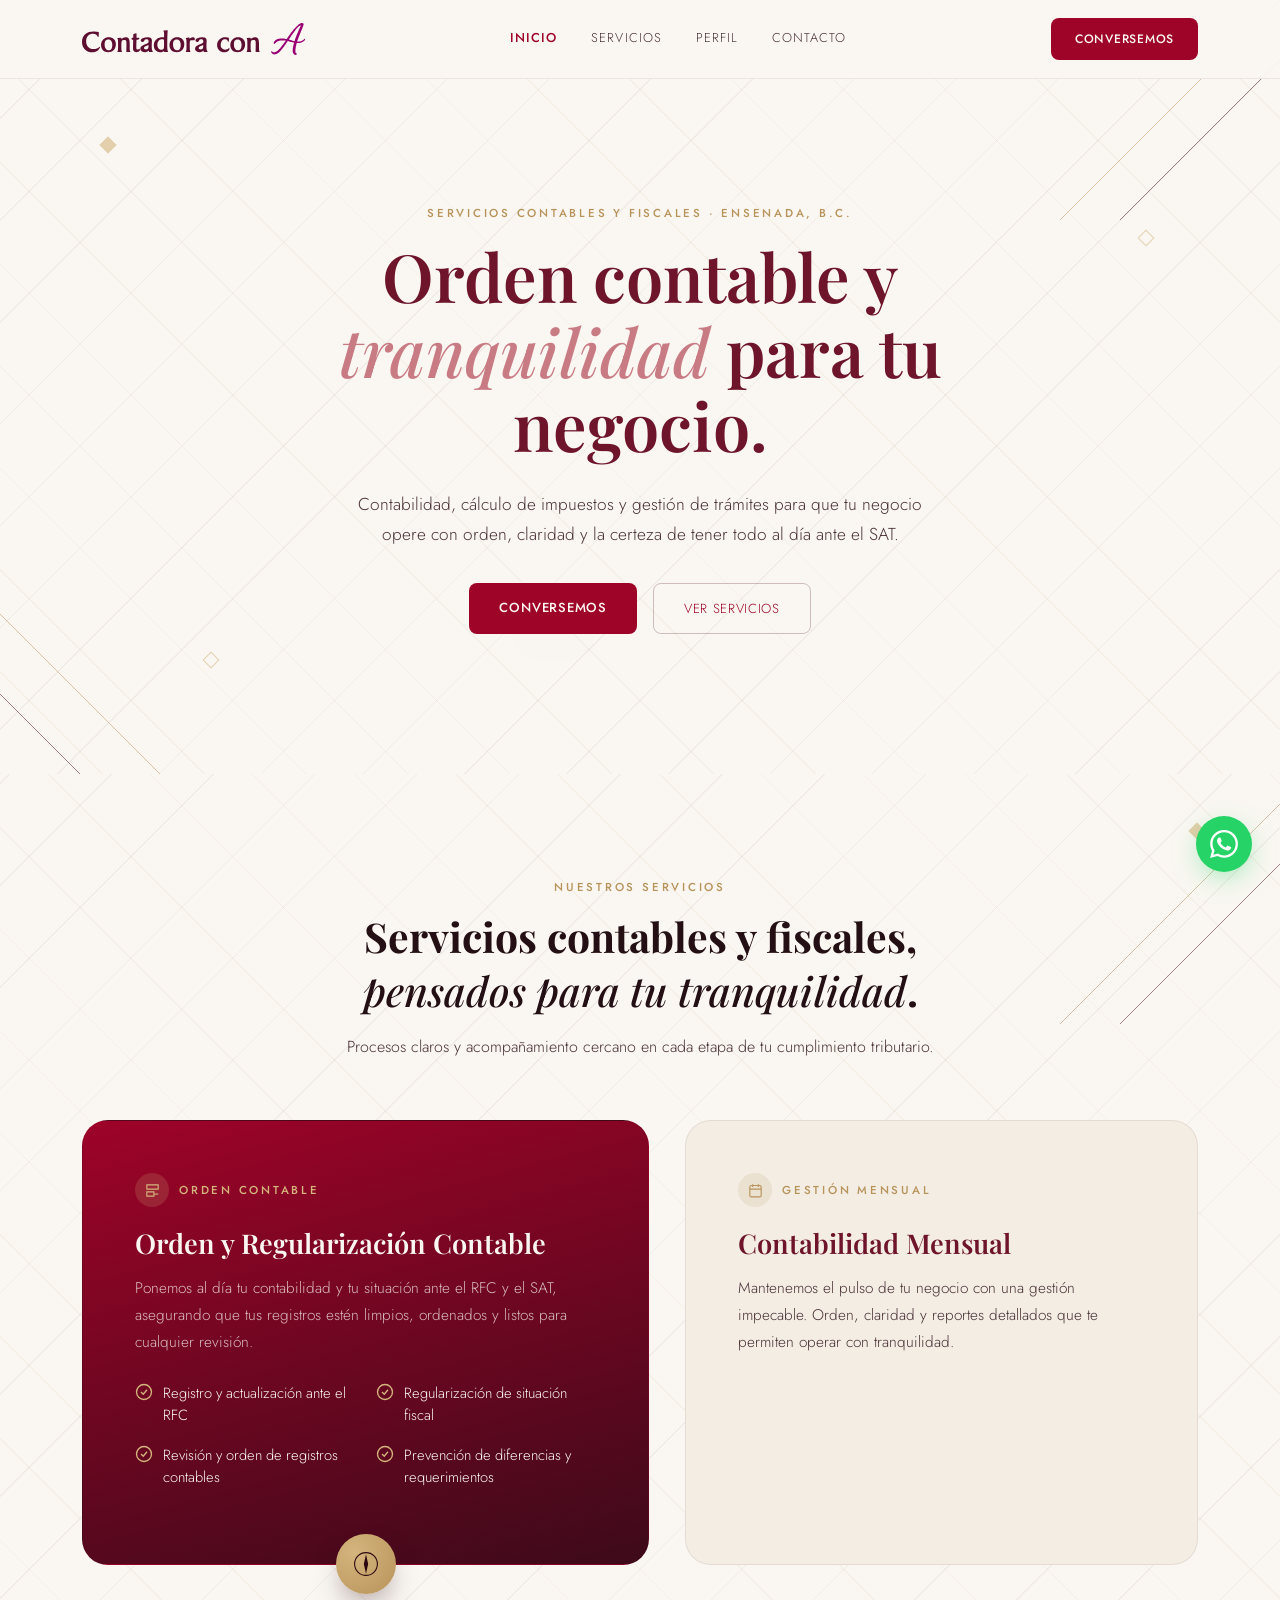
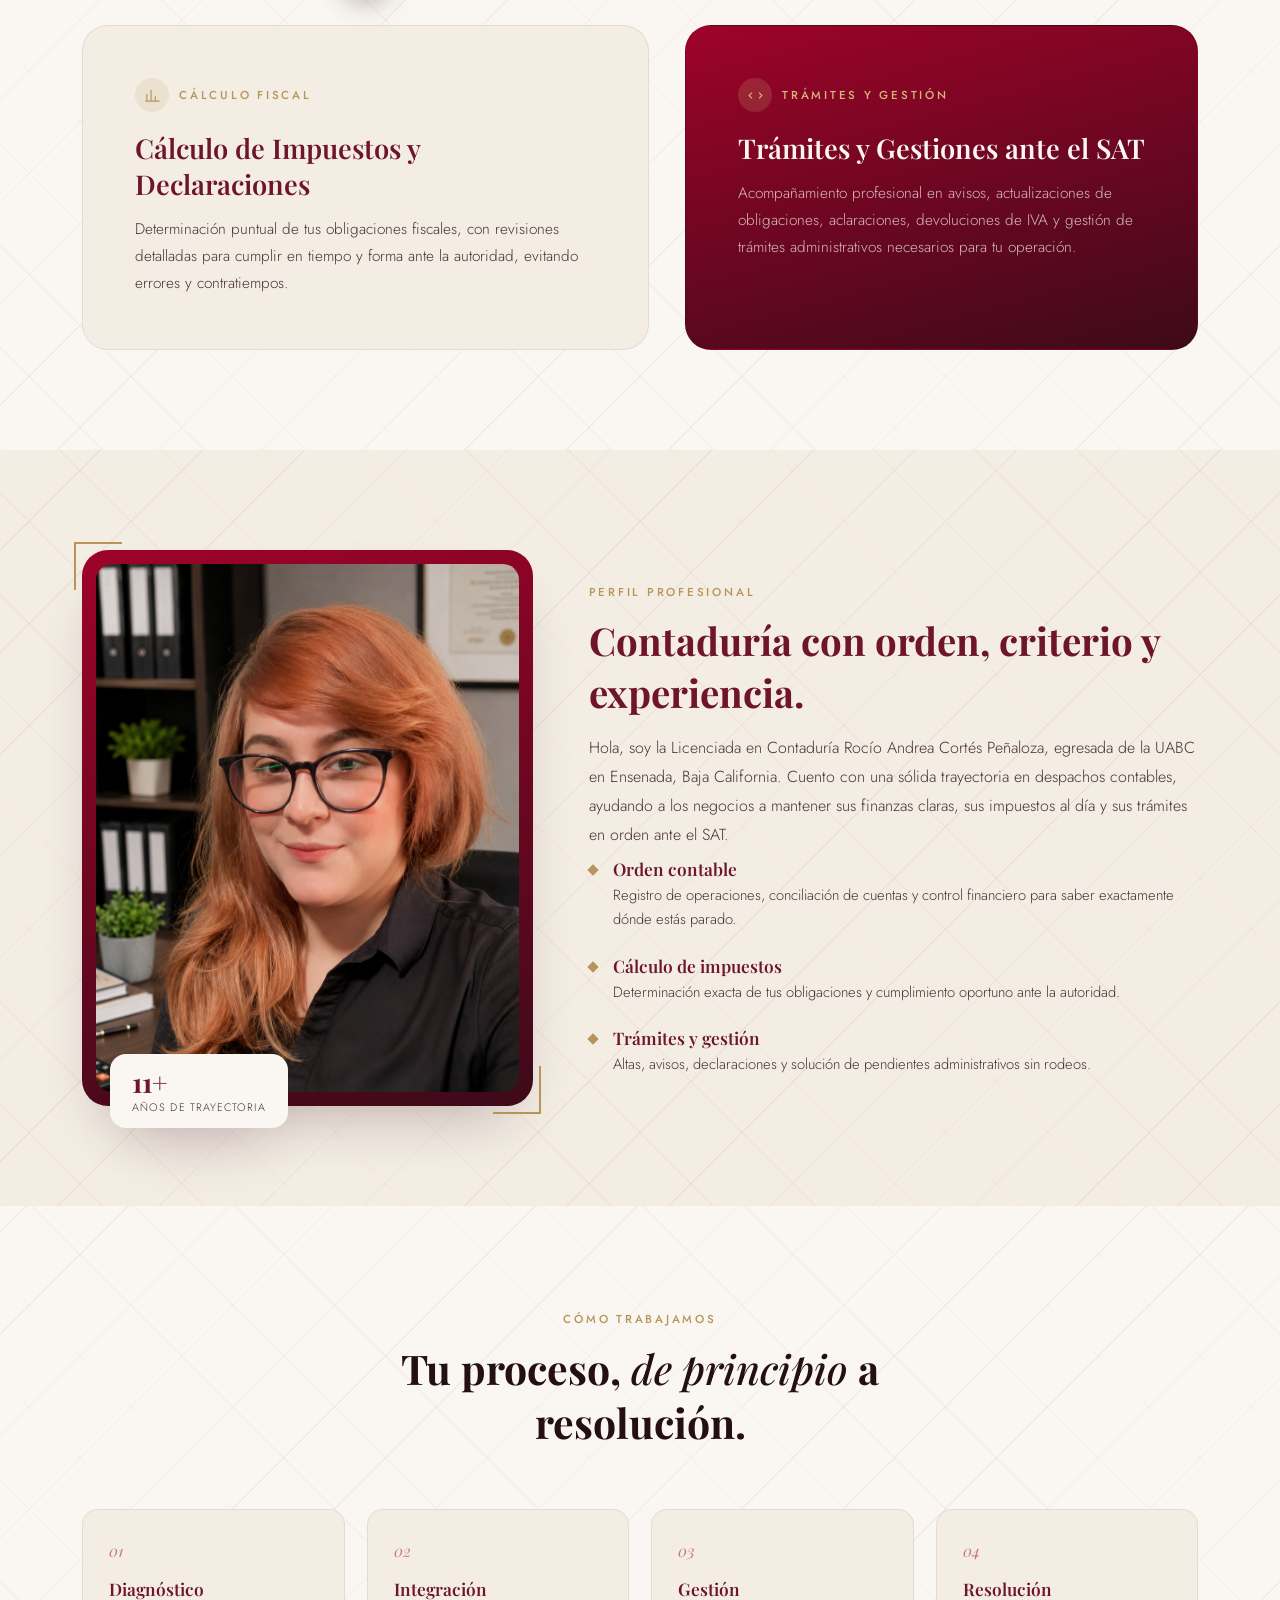
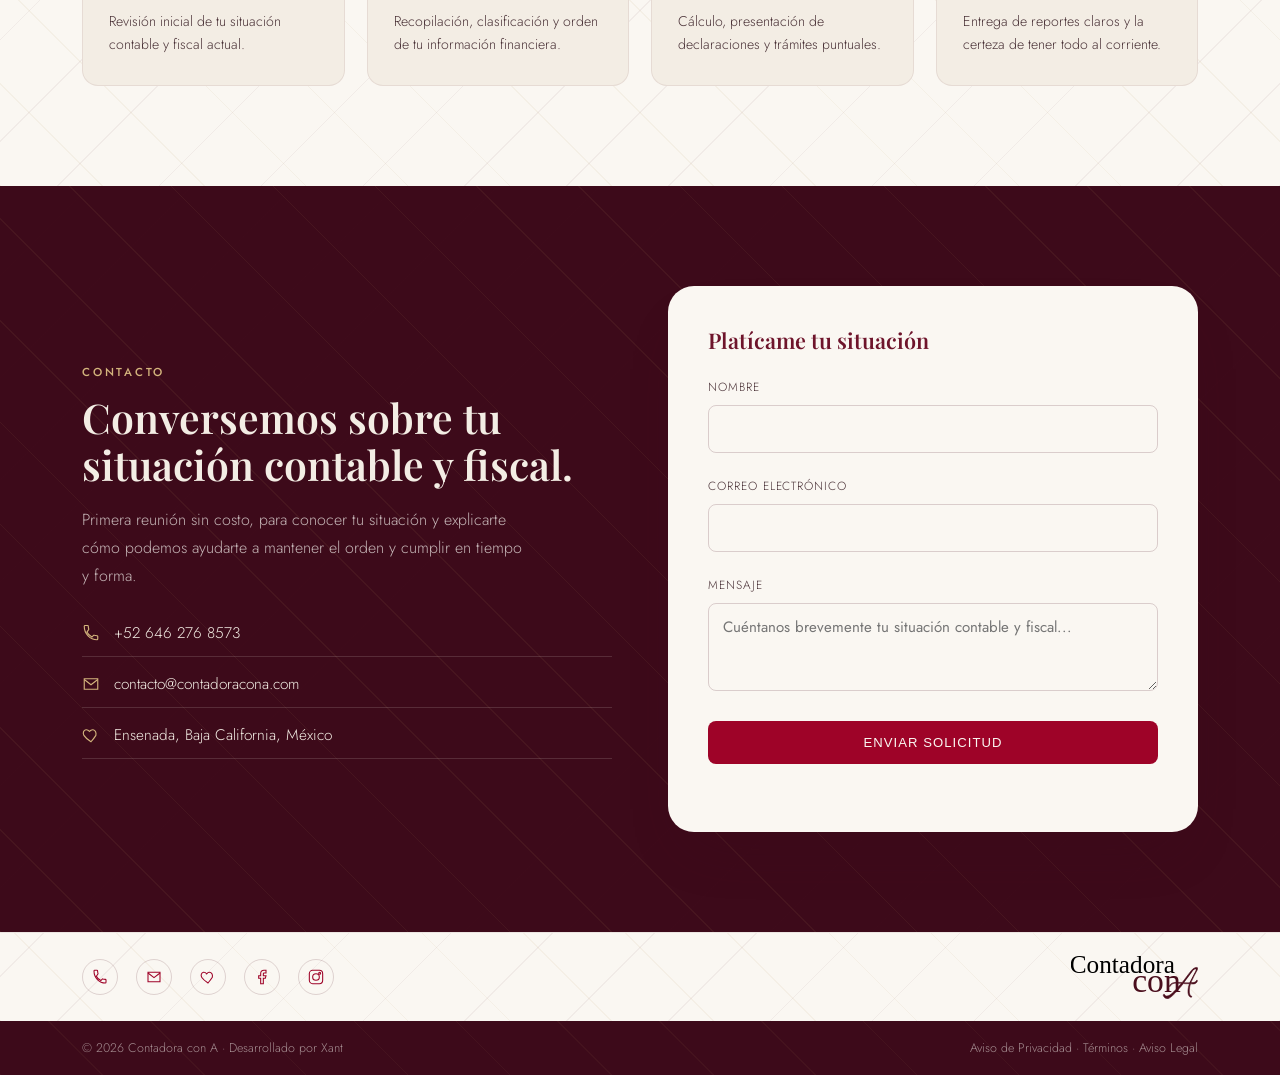
==== index.html @ 99bad763 "feat: add proper 1200x630 social card image and update OG/Twitter meta tags" ====
<!DOCTYPE html>
<html lang="es">
<head>
<meta charset="UTF-8">
<meta name="viewport" content="width=device-width, initial-scale=1.0">
<link rel="icon" type="image/svg+xml" href="favicon.svg">
<meta name="description" content="Contaduría con orden, criterio y experiencia en Ensenada, B.C. Contabilidad mensual, cálculo de impuestos, declaraciones y trámites ante el SAT para mantener tu negocio al día.">

<!-- Open Graph / Facebook / WhatsApp / LinkedIn -->
<meta property="og:type" content="website">
<meta property="og:title" content="Contadora con A | Servicios Contables y Fiscales">
<meta property="og:description" content="Orden contable y tranquilidad para tu negocio. Servicios contables y fiscales en Ensenada, B.C. — contabilidad mensual, cálculo de impuestos y trámites ante el SAT.">
<meta property="og:image" content="https://contadoracona.com/social-card.png">
<meta property="og:image:width" content="1200">
<meta property="og:image:height" content="630">
<meta property="og:url" content="https://contadoracona.com">
<meta property="og:locale" content="es_MX">

<!-- Twitter Card -->
<meta name="twitter:card" content="summary_large_image">
<meta name="twitter:title" content="Contadora con A | Servicios Contables y Fiscales">
<meta name="twitter:description" content="Contaduría con orden, criterio y experiencia en Ensenada, B.C. — tus números claros, tus impuestos al día y tus trámites en orden.">
<meta name="twitter:image" content="https://contadoracona.com/social-card.png">

<title>Contadora con A | Servicios Contables y Fiscales</title>
<link rel="preconnect" href="https://fonts.googleapis.com">
<link href="https://fonts.googleapis.com/css2?family=Playfair+Display:ital,wght@0,500;0,600;0,700;1,500;1,600&family=Jost:wght@300;400;500;600&display=swap" rel="stylesheet">
<link rel="stylesheet" href="styles.css">
</head>
<body>

<header id="site-header">
  <nav class="nav">
    <img src="logoFinal.svg" alt="Contadora con A" class="logo-svg">
    <div class="nav-links">
      <a href="#inicio" class="active">Inicio</a>
      <a href="#servicios">Servicios</a>
      <a href="#perfil">Perfil</a>
      <a href="#contacto">Contacto</a>
    </div>
    <a href="#contacto" class="nav-cta">Conversemos</a>
  </nav>
</header>

<main>
  <!-- HERO -->
  <section id="inicio" class="hero">
    <div class="linework">
      <div class="diamond filled" style="top:18%; left:8%;"></div>
      <div class="diamond" style="top:30%; right:10%;"></div>
      <div class="diamond" style="bottom:14%; left:16%;"></div>
      <svg width="260" height="260" style="top:-40px; right:-40px;" viewBox="0 0 260 260"><line x1="0" y1="260" x2="260" y2="0" stroke="#B8935A" stroke-width="1"/><line x1="60" y1="260" x2="260" y2="60" stroke="#4A0E1D" stroke-width="1"/></svg>
      <svg width="220" height="220" style="bottom:-30px; left:-30px;" viewBox="0 0 220 220"><line x1="0" y1="0" x2="220" y2="220" stroke="#B8935A" stroke-width="1"/><line x1="0" y1="80" x2="140" y2="220" stroke="#4A0E1D" stroke-width="1"/></svg>
    </div>
    <div class="wrap reveal in">
      <span class="eyebrow">Servicios Contables y Fiscales · Ensenada, B.C.</span>
      <h1 class="serif" style="margin-top:16px;">Orden contable y <em>tranquilidad</em> para tu negocio.</h1>
      <p class="lead">Contabilidad, cálculo de impuestos y gestión de trámites para que tu negocio opere con orden, claridad y la certeza de tener todo al día ante el SAT.</p>
      <div class="hero-actions">
         <a href="#contacto" class="btn-primary">Conversemos</a>
        <a href="#servicios" class="btn-ghost">Ver servicios</a>
      </div>
    </div>
  </section>

  <!-- SERVICIOS -->
  <section id="servicios" class="services">
    <div class="linework">
      <svg width="240" height="240" style="top:10px; right:-20px;" viewBox="0 0 240 240"><line x1="0" y1="240" x2="240" y2="0" stroke="#B8935A" stroke-width="1"/><line x1="60" y1="240" x2="240" y2="60" stroke="#4A0E1D" stroke-width="1"/></svg>
      <div class="diamond filled" style="top:4%; right:6%;"></div>
    </div>
    <div class="wrap">
      <div class="section-head reveal">
        <span class="eyebrow">Nuestros Servicios</span>
        <h2 class="serif">Servicios contables y fiscales, <em>pensados para tu tranquilidad</em>.</h2>
        <p>Procesos claros y acompañamiento cercano en cada etapa de tu cumplimiento tributario.</p>
      </div>

      <div class="feature-grid">
        <div class="feature-card dark reveal">
          <div class="fc-eyebrow">
            <span class="fc-icon"><svg viewBox="0 0 24 24" fill="none" stroke="#D4B57D" stroke-width="1.6"><path d="M4 4h16v6H4zM4 14h10v6H4z"/><path d="M14 17h6"/></svg></span>
            <span class="eyebrow" style="color:var(--gold-400);">Orden Contable</span>
          </div>
          <h3 class="serif">Orden y Regularización Contable</h3>
          <p class="desc">Ponemos al día tu contabilidad y tu situación ante el RFC y el SAT, asegurando que tus registros estén limpios, ordenados y listos para cualquier revisión.</p>
          <div class="check-grid">
            <div class="check-item"><svg viewBox="0 0 24 24" fill="none" stroke="#D4B57D" stroke-width="1.8"><circle cx="12" cy="12" r="10"/><path d="M8 12l3 3 5-6"/></svg>Registro y actualización ante el RFC</div>
            <div class="check-item"><svg viewBox="0 0 24 24" fill="none" stroke="#D4B57D" stroke-width="1.8"><circle cx="12" cy="12" r="10"/><path d="M8 12l3 3 5-6"/></svg>Regularización de situación fiscal</div>
            <div class="check-item"><svg viewBox="0 0 24 24" fill="none" stroke="#D4B57D" stroke-width="1.8"><circle cx="12" cy="12" r="10"/><path d="M8 12l3 3 5-6"/></svg>Revisión y orden de registros contables</div>
            <div class="check-item"><svg viewBox="0 0 24 24" fill="none" stroke="#D4B57D" stroke-width="1.8"><circle cx="12" cy="12" r="10"/><path d="M8 12l3 3 5-6"/></svg>Prevención de diferencias y requerimientos</div>
          </div>
          <div class="badge-compass">
            <svg class="compass-spin" viewBox="0 0 24 24" fill="none">
              <circle cx="12" cy="12" r="10.5" stroke="#2B0810" stroke-width="1"/>
              <path d="M12 3 L14 12 L12 21 L10 12 Z" fill="#2B0810"/>
            </svg>
          </div>
        </div>

        <div class="feature-card reveal">
          <div class="fc-eyebrow">
            <span class="fc-icon"><svg viewBox="0 0 24 24" fill="none" stroke="#B8935A" stroke-width="1.6"><rect x="4" y="5" width="16" height="16" rx="2"/><path d="M8 3v4M16 3v4M4 10h16"/></svg></span>
            <span class="eyebrow">Gestión Mensual</span>
          </div>
          <h3 class="serif">Contabilidad Mensual</h3>
          <p class="desc">Mantenemos el pulso de tu negocio con una gestión impecable. Orden, claridad y reportes detallados que te permiten operar con tranquilidad.</p>
        </div>
      </div>

      <div class="feature-grid" style="margin-top:60px;">
        <div class="feature-card reveal">
          <div class="fc-eyebrow">
            <span class="fc-icon"><svg viewBox="0 0 24 24" fill="none" stroke="#B8935A" stroke-width="1.6"><path d="M4 20V10M10 20V4M16 20v-7M22 20H2"/></svg></span>
            <span class="eyebrow">Cálculo Fiscal</span>
          </div>
          <h3 class="serif">Cálculo de Impuestos y Declaraciones</h3>
          <p class="desc">Determinación puntual de tus obligaciones fiscales, con revisiones detalladas para cumplir en tiempo y forma ante la autoridad, evitando errores y contratiempos.</p>
        </div>

        <div class="feature-card dark reveal">
          <div class="fc-eyebrow">
            <span class="fc-icon"><svg viewBox="0 0 24 24" fill="none" stroke="#D4B57D" stroke-width="1.6"><path d="M17 8l4 4-4 4M7 16l-4-4 4-4"/></svg></span>
            <span class="eyebrow" style="color:var(--gold-400);">Trámites y Gestión</span>
          </div>
          <h3 class="serif">Trámites y Gestiones ante el SAT</h3>
          <p class="desc">Acompañamiento profesional en avisos, actualizaciones de obligaciones, aclaraciones, devoluciones de IVA y gestión de trámites administrativos necesarios para tu operación.</p>
        </div>
      </div>
    </div>
  </section>

  <!-- PERFIL -->
  <section id="perfil" class="about">
    <div class="wrap about-grid">
      <div class="about-visual reveal">
        <img src="perfil.png" alt="Contadora con A">
        <div class="about-photo-badge">
          <span class="num serif">11+</span>
          <span class="cap">Años de trayectoria</span>
        </div>
      </div>
      <div class="reveal">
        <span class="eyebrow">Perfil Profesional</span>
        <h2 class="serif" style="margin-top:12px; font-size:clamp(1.9rem,3vw,2.4rem); color:var(--wine-900);">Contaduría con orden, criterio y experiencia.</h2>
        <p style="margin-top:16px; color:var(--ink-700); line-height:1.8;">Hola, soy la Licenciada en Contaduría Rocío Andrea Cortés Peñaloza, egresada de la UABC en Ensenada, Baja California. Cuento con una sólida trayectoria en despachos contables, ayudando a los negocios a mantener sus finanzas claras, sus impuestos al día y sus trámites en orden ante el SAT.</p>
        <div style="margin-top:8px;">
          <div class="about-item">
            <span class="mark"></span>
            <div><h4 class="serif">Orden contable</h4><span>Registro de operaciones, conciliación de cuentas y control financiero para saber exactamente dónde estás parado.</span></div>
          </div>
          <div class="about-item">
            <span class="mark"></span>
            <div><h4 class="serif">Cálculo de impuestos</h4><span>Determinación exacta de tus obligaciones y cumplimiento oportuno ante la autoridad.</span></div>
          </div>
          <div class="about-item">
            <span class="mark"></span>
            <div><h4 class="serif">Trámites y gestión</h4><span>Altas, avisos, declaraciones y solución de pendientes administrativos sin rodeos.</span></div>
          </div>
        </div>
      </div>
    </div>
  </section>

  <!-- PROCESO -->
  <section class="process">
    <div class="wrap">
      <div class="section-head reveal">
        <span class="eyebrow">Cómo Trabajamos</span>
        <h2 class="serif">Tu proceso, <em>de principio</em> a resolución.</h2>
      </div>
      <div class="process-grid">
        <div class="process-step reveal"><span class="pn serif">01</span><h4>Diagnóstico</h4><p>Revisión inicial de tu situación contable y fiscal actual.</p></div>
        <div class="process-step reveal"><span class="pn serif">02</span><h4>Integración</h4><p>Recopilación, clasificación y orden de tu información financiera.</p></div>
        <div class="process-step reveal"><span class="pn serif">03</span><h4>Gestión</h4><p>Cálculo, presentación de declaraciones y trámites puntuales.</p></div>
        <div class="process-step reveal"><span class="pn serif">04</span><h4>Resolución</h4><p>Entrega de reportes claros y la certeza de tener todo al corriente.</p></div>
      </div>
    </div>
  </section>

  <!-- CONTACTO -->
  <section id="contacto" class="contact">
    <div class="wrap contact-grid">
      <div class="reveal">
        <span class="eyebrow" style="color:var(--gold-400);">Contacto</span>
        <h2 class="serif" style="margin-top:12px;">Conversemos sobre tu situación contable y fiscal.</h2>
        <p class="lead">Primera reunión sin costo, para conocer tu situación y explicarte cómo podemos ayudarte a mantener el orden y cumplir en tiempo y forma.</p>
        <div class="contact-methods">
          <a href="tel:+526462768573">
            <svg viewBox="0 0 24 24" fill="none" stroke="#D4B57D" stroke-width="1.5"><path d="M6.6 10.8c1.4 2.8 3.8 5.2 6.6 6.6l2.2-2.2c.3-.3.7-.4 1-.2 1.1.4 2.3.6 3.6.6.6 0 1 .4 1 1V20c0 .6-.4 1-1 1C10.9 21 3 13.1 3 3c0-.6.4-1 1-1h3.4c.6 0 1 .4 1 1 0 1.3.2 2.5.6 3.6.1.4 0 .8-.2 1L6.6 10.8z"/></svg>
            +52 646 276 8573
          </a>
          <a href="mailto:contacto@contadoracona.com">
            <svg viewBox="0 0 24 24" fill="none" stroke="#D4B57D" stroke-width="1.5"><path d="M3 5h18v14H3V5z"/><path d="M3 6l9 7 9-7"/></svg>
            contacto@contadoracona.com
          </a>
          <a href="#">
            <svg viewBox="0 0 24 24" fill="none" stroke="#D4B57D" stroke-width="1.5"><path d="M12 21s-7-4.5-9.5-8.5C.8 9 2 5.5 5.3 5c2-.3 3.4.7 4.7 2.3C11.3 5.7 12.7 4.7 14.7 5c3.3.5 4.5 4 3.8 7.5C16 16.5 12 21 12 21z"/></svg>
            Ensenada, Baja California, México
          </a>
        </div>
      </div>

      <form class="contact-form reveal" id="contact-form" action="https://submit-form.com/3V7JLtE8k" method="POST">
        <h3>Platícame tu situación</h3>
        <div class="field"><label>Nombre</label><input type="text" name="nombre" required></div>
        <div class="field"><label>Correo electrónico</label><input type="email" name="correo" required></div>
        <div class="field"><label>Mensaje</label><textarea name="mensaje" placeholder="Cuéntanos brevemente tu situación contable y fiscal..." required></textarea></div>
        <button type="submit" class="form-submit">Enviar solicitud</button>
        <div class="form-note" id="form-note"></div>
      </form>
    </div>
  </section>
</main>

<!-- ICON BAR (matches wireframe bottom bar) -->
<div class="icon-bar">
  <div class="wrap">
    <div class="socials">
      <a href="tel:+526462768573" aria-label="Teléfono"><svg viewBox="0 0 24 24" fill="none" stroke-width="1.6"><path d="M6.6 10.8c1.4 2.8 3.8 5.2 6.6 6.6l2.2-2.2c.3-.3.7-.4 1-.2 1.1.4 2.3.6 3.6.6.6 0 1 .4 1 1V20c0 .6-.4 1-1 1C10.9 21 3 13.1 3 3c0-.6.4-1 1-1h3.4c.6 0 1 .4 1 1 0 1.3.2 2.5.6 3.6.1.4 0 .8-.2 1L6.6 10.8z"/></svg></a>
      <a href="mailto:contacto@contadoracona.com" aria-label="Correo"><svg viewBox="0 0 24 24" fill="none" stroke-width="1.6"><path d="M3 5h18v14H3V5z"/><path d="M3 6l9 7 9-7"/></svg></a>
      <a href="#" aria-label="WhatsApp"><svg viewBox="0 0 24 24" fill="none" stroke-width="1.6"><path d="M12 21s-7-4.5-9.5-8.5C.8 9 2 5.5 5.3 5c2-.3 3.4.7 4.7 2.3C11.3 5.7 12.7 4.7 14.7 5c3.3.5 4.5 4 3.8 7.5C16 16.5 12 21 12 21z"/></svg></a>
      <a href="#" aria-label="Facebook"><svg viewBox="0 0 24 24" fill="none" stroke-width="1.6"><path d="M18 2h-3a5 5 0 00-5 5v3H7v4h3v8h4v-8h3l1-4h-4V7a1 1 0 011-1h3z"/></svg></a>
      <a href="#" aria-label="Instagram"><svg viewBox="0 0 24 24" fill="none" stroke-width="1.6"><rect x="2" y="2" width="20" height="20" rx="5"/><circle cx="12" cy="12" r="5"/><circle cx="17.5" cy="6.5" r="1.5"/></svg></a>

    </div>
    <img src="logovertical.svg" alt="Contadora con A" class="logo-svg">
    <div class="spacer"></div>
  </div>
</div>

<footer class="legal">
  <div class="wrap footer-row">
    <span>© <span id="year"></span> Contadora con A · Desarrollado por <a href="https://www.xant.online" target="_blank" rel="noopener" style="color:inherit;">Xant</a></span>
    <span><a href="privacidad.html" style="color:inherit;">Aviso de Privacidad</a> · <a href="terminos.html" style="color:inherit;">Términos</a> · <a href="aviso-legal.html" style="color:inherit;">Aviso Legal</a></span>
  </div>
</footer>

<!-- WhatsApp floating button -->
<a href="https://wa.me/526462768573?text=Hola!%20me%20interesaria%20agendar%20un%20cita" 
   class="whatsapp-float" 
   target="_blank" 
   rel="noopener" 
   aria-label="Contactar por WhatsApp">
  <svg viewBox="0 0 24 24" fill="currentColor"><path d="M17.472 14.382c-.297-.149-1.758-.867-2.03-.967-.273-.099-.471-.148-.67.15-.197.297-.767.966-.94 1.164-.173.199-.347.223-.644.075-.297-.15-1.255-.463-2.39-1.475-.883-.788-1.48-1.761-1.653-2.059-.173-.297-.018-.458.13-.606.134-.133.298-.347.446-.52.149-.174.198-.298.298-.497.099-.198.05-.371-.025-.52-.075-.149-.669-1.612-.916-2.207-.242-.579-.487-.5-.669-.51-.173-.008-.371-.01-.57-.01-.198 0-.52.074-.792.372-.272.297-1.04 1.016-1.04 2.479 0 1.462 1.065 2.875 1.213 3.074.149.198 2.096 3.2 5.077 4.487.709.306 1.262.489 1.694.625.712.227 1.36.195 1.871.118.571-.085 1.758-.719 2.006-1.413.248-.694.248-1.289.173-1.413-.074-.124-.272-.198-.57-.347m-5.421 7.403h-.004a9.87 9.87 0 01-5.031-1.378l-.361-.214-3.741.982.998-3.648-.235-.374a9.86 9.86 0 01-1.51-5.26c.001-5.45 4.436-9.884 9.888-9.884 2.64 0 5.122 1.03 6.988 2.898a9.825 9.825 0 012.893 6.994c-.003 5.45-4.437 9.884-9.885 9.884m8.413-18.297A11.815 11.815 0 0012.05 0C5.495 0 .16 5.335.157 11.892c0 2.096.547 4.142 1.588 5.945L.057 24l6.305-1.654a11.882 11.882 0 005.683 1.448h.005c6.554 0 11.89-5.335 11.893-11.893a11.821 11.821 0 00-3.48-8.413z"/></svg>
</a>

<script src="main.js" defer></script>

</body>
</html>
---- styles.css ----
:root{
  --wine-950:#3D0A1A;
  --wine-900:#6E142B;
  --wine-800:#9E0328;
  --wine-700:#BE3A50;
  --rose-500:#C97B84;
  --gold-500:#B8935A;
  --gold-400:#D4B57D;
  --cream-50:#FAF7F2;
  --cream-100:#F3EDE4;
  --ink-900:#241014;
  --ink-700:#4A3237;
  --line:#9E0328;
  --radius-lg:26px;
  --radius-md:16px;
  --shadow: 0 30px 60px -25px rgba(61,10,26,0.30);
}
*{box-sizing:border-box; margin:0; padding:0;}
html{scroll-behavior:smooth;}
body{ font-family:'Jost', sans-serif; background:var(--cream-50); color:var(--ink-900); overflow-x:hidden; font-weight:300; }
.serif{ font-family:'Playfair Display', serif; }
.script{ font-family:'Playfair Display', serif; font-style:italic; color:var(--rose-500); }
a{ text-decoration:none; color:inherit; }
img{max-width:100%; display:block;}
.wrap{ max-width:1180px; margin:0 auto; padding:0 32px; }
.eyebrow{ font-size:0.72rem; letter-spacing:0.24em; text-transform:uppercase; color:var(--gold-500); font-weight:500; }

/* ---------- diagonal linework decor (matches wireframe background) ---------- */
.linework{ position:absolute; inset:0; overflow:hidden; pointer-events:none; z-index:0; }
.linework svg{ position:absolute; opacity:0.5; }
.diamond{ position:absolute; width:12px; height:12px; border:1.5px solid var(--gold-400); transform:rotate(45deg); opacity:0.6; }
.diamond.filled{ background:var(--gold-400); }

/* ---------- header ---------- */
header{
  position:fixed; top:0; left:0; right:0; z-index:100;
  background:rgba(250,247,242,0.9); backdrop-filter:blur(10px);
  border-bottom:1px solid rgba(74,14,29,0.08);
  transition:box-shadow .3s ease;
}
header.scrolled{ box-shadow:0 8px 24px -18px rgba(43,8,16,0.4); }
.nav{ display:flex; align-items:center; justify-content:space-between; padding:18px 32px; max-width:1180px; margin:0 auto; }
.logo-svg{ height:32px; width:auto; max-width:100%; min-width:0; display:block; }
.nav-links{ display:flex; gap:34px; font-size:0.8rem; letter-spacing:0.08em; text-transform:uppercase; }
.nav-links a{ position:relative; padding-bottom:4px; color:var(--ink-700); }
.nav-links a.active{ color:var(--wine-800); font-weight:500; }
.nav-links a::after{ content:''; position:absolute; left:0; bottom:0; width:0; height:1px; background:var(--gold-500); transition:width .3s ease; }
.nav-links a:hover::after{ width:100%; }
.nav-cta{
  font-size:0.76rem; letter-spacing:0.06em; text-transform:uppercase;
  background:var(--wine-800); color:var(--cream-50);
  padding:12px 24px; border-radius:8px; font-weight:500; flex-shrink:0; white-space:nowrap;
  transition:background .25s ease, transform .25s ease;
}
.nav-cta:hover{ background:var(--wine-950); transform:translateY(-1px); }

/* ---------- hero ---------- */
.hero{ position:relative; padding:200px 0 140px; text-align:center; }
.hero .wrap{ position:relative; z-index:1; max-width:840px; }
.hero h1{ font-size:clamp(2.8rem,5.2vw,4.4rem); line-height:1.12; font-weight:600; color:var(--wine-900); }
.hero h1 em{ font-style:italic; color:var(--rose-500); font-weight:500; }
.hero p.lead{ margin:26px auto 0; max-width:580px; font-size:1.08rem; line-height:1.75; color:var(--ink-700); }
.hero-actions{ display:flex; gap:16px; justify-content:center; margin-top:34px; flex-wrap:wrap; }
.btn-primary{
  background:var(--wine-800); color:var(--cream-50); padding:15px 30px; font-size:0.82rem;
  letter-spacing:0.06em; text-transform:uppercase; font-weight:500; border-radius:8px;
  transition:background .25s ease, transform .25s ease; box-shadow:var(--shadow);
}
.btn-primary:hover{ background:var(--wine-950); transform:translateY(-2px); }
.btn-ghost{
  font-size:0.82rem; letter-spacing:0.05em; text-transform:uppercase; color:var(--wine-800);
  border:1px solid rgba(74,14,29,0.25); padding:15px 30px; border-radius:8px;
  transition:border-color .25s ease, background .25s ease;
}
.btn-ghost:hover{ background:rgba(74,14,29,0.06); }

/* ---------- section head (centered, like wireframe) ---------- */
section{ position:relative; z-index:0; padding:100px 0; }
section::before{
  content:''; position:absolute; inset:0; z-index:-1; pointer-events:none;
  background-image:
    repeating-linear-gradient(45deg, rgba(184,147,90,0.08) 0px, rgba(184,147,90,0.08) 1px, transparent 1px, transparent 72px),
    repeating-linear-gradient(-45deg, rgba(74,14,29,0.05) 0px, rgba(74,14,29,0.05) 1px, transparent 1px, transparent 72px);
}
.section-head{ text-align:center; max-width:640px; margin:0 auto 60px; position:relative; z-index:1; }
.section-head h2{ font-size:clamp(2rem,3.2vw,2.6rem); font-weight:700; color:var(--ink-900); margin-top:12px; }
.section-head h2 em{ font-style:italic; font-weight:500; color:var(--ink-900); }
.section-head p{ margin-top:16px; color:var(--ink-700); line-height:1.7; }

/* ---------- servicios: feature grid matching wireframe ---------- */
.services{ background:var(--cream-50); }
.feature-grid{ display:grid; grid-template-columns:1.05fr 0.95fr; gap:36px; position:relative; z-index:1; }
.feature-card{
  border-radius:var(--radius-lg); padding:52px; position:relative;
  background:var(--cream-100); border:1px solid rgba(74,14,29,0.08);
}
.feature-card .fc-eyebrow{ display:flex; align-items:center; gap:10px; }
.fc-icon{
  width:34px; height:34px; border-radius:50%; display:flex; align-items:center; justify-content:center;
  background:rgba(184,147,90,0.14); flex-shrink:0;
}
.fc-icon svg{ width:17px; height:17px; }
.feature-card h3{ font-size:1.7rem; font-weight:600; margin-top:18px; color:var(--wine-900); }
.feature-card p.desc{ margin-top:14px; color:var(--ink-700); line-height:1.75; font-size:0.96rem; }
.chart-icon{ width:110px; margin:26px 0 8px; opacity:0.9; }

.check-grid{ display:grid; grid-template-columns:1fr 1fr; gap:18px 20px; margin-top:26px; }
.check-item{ display:flex; align-items:flex-start; gap:10px; font-size:0.92rem; color:var(--ink-800); line-height:1.5; }
.check-item svg{ width:18px; height:18px; flex-shrink:0; margin-top:1px; }
.feature-card.dark .check-item{ color:var(--cream-50); }
.feature-card:not(.dark) .dark-list .li{ color:var(--ink-900); border-bottom:1px solid rgba(74,14,29,0.14); }

.feature-card.dark{
  background:linear-gradient(165deg, var(--wine-800), var(--wine-950));
  color:var(--cream-50); padding-bottom:76px;
}
.feature-card.dark h3{ color:var(--cream-50); }
.feature-card.dark p.desc{ color:rgba(250,247,242,0.75); }
.feature-card.dark .fc-icon{ background:rgba(212,181,125,0.18); }
.dark-list{ margin-top:28px; display:flex; flex-direction:column; }
.dark-list .li{
  display:flex; align-items:center; justify-content:space-between; padding:15px 0;
  border-bottom:1px solid rgba(250,247,242,0.14); font-size:0.96rem; font-weight:400;
}
.dark-list .li:last-child{ border-bottom:none; }
.dark-list svg{ width:19px; height:19px; opacity:0.9; }

.badge-compass{
  position:absolute; bottom:-30px; left:50%; transform:translateX(-50%);
  width:60px; height:60px; border-radius:50%;
  background:radial-gradient(circle at 30% 30%, var(--gold-400), var(--gold-500));
  display:flex; align-items:center; justify-content:center;
  box-shadow:0 14px 30px -10px rgba(43,8,16,0.5);
}
.badge-compass .compass-spin{ width:26px; height:26px; animation:spin 20s linear infinite; }
@keyframes spin{ to{ transform:rotate(360deg); } }

/* secondary services row */
.svc-row{ display:grid; grid-template-columns:repeat(4,1fr); gap:22px; margin-top:34px; position:relative; z-index:1; }
.svc-mini{
  background:var(--cream-100); border:1px solid rgba(74,14,29,0.08); border-radius:var(--radius-md);
  padding:28px 24px; transition:transform .25s ease, box-shadow .25s ease;
}
.svc-mini:hover{ transform:translateY(-4px); box-shadow:var(--shadow); }
.svc-mini .fc-icon{ margin-bottom:14px; }
.svc-mini h4{ font-family:'Playfair Display',serif; font-size:1.05rem; font-weight:600; color:var(--wine-900); }
.svc-mini p{ margin-top:8px; font-size:0.86rem; color:var(--ink-700); line-height:1.6; }

/* ---------- perfil ---------- */
.about{ background:var(--cream-100); }
.about-grid{ display:grid; grid-template-columns:0.85fr 1.15fr; gap:56px; align-items:center; position:relative; z-index:1; }
.about-visual{
  position:relative; border-radius:var(--radius-lg); padding:14px;
  background:linear-gradient(165deg, var(--wine-800), var(--wine-950));
  box-shadow:var(--shadow);
}
.about-visual img{
  width:100%; aspect-ratio:4/5; object-fit:cover; object-position:top center;
  border-radius:calc(var(--radius-lg) - 10px); display:block;
}
.about-visual::before{
  content:''; position:absolute; top:-8px; left:-8px; width:46px; height:46px;
  border-top:2px solid var(--gold-500); border-left:2px solid var(--gold-500);
}
.about-visual::after{
  content:''; position:absolute; bottom:-8px; right:-8px; width:46px; height:46px;
  border-bottom:2px solid var(--gold-500); border-right:2px solid var(--gold-500);
}
.about-photo-badge{
  position:absolute; left:28px; bottom:-22px; background:var(--cream-50);
  border-radius:var(--radius-md); padding:14px 22px; box-shadow:var(--shadow);
  display:flex; flex-direction:column; line-height:1.1;
}
.about-photo-badge .num{ font-size:1.7rem; font-weight:700; color:var(--wine-900); }
.about-photo-badge .cap{ font-size:0.68rem; letter-spacing:0.1em; text-transform:uppercase; color:var(--ink-700); margin-top:4px; }
.about-item{ display:flex; gap:16px; align-items:flex-start; margin-top:22px; }
.about-item:first-of-type{ margin-top:0; }
.about-item .mark{ width:8px; height:8px; margin-top:9px; background:var(--gold-500); transform:rotate(45deg); flex-shrink:0; }
.about-item h4{ font-family:'Playfair Display',serif; font-weight:600; font-size:1.08rem; color:var(--wine-900); }
.about-item span{ font-size:0.92rem; color:var(--ink-700); line-height:1.6; display:block; margin-top:4px; }

/* ---------- proceso ---------- */
.process{ background:var(--cream-50); }
.process-grid{ display:grid; grid-template-columns:repeat(4,1fr); gap:22px; position:relative; z-index:1; }
.process-step{
  background:var(--cream-100); border-radius:var(--radius-md); padding:30px 26px;
  border:1px solid rgba(74,14,29,0.08);
}
.process-step .pn{ font-family:'Playfair Display',serif; font-style:italic; color:var(--rose-500); font-size:1rem; }
.process-step h4{ font-family:'Playfair Display',serif; font-size:1.08rem; font-weight:600; color:var(--wine-900); margin-top:14px; }
.process-step p{ margin-top:10px; font-size:0.88rem; line-height:1.6; color:var(--ink-700); }

/* ---------- contacto ---------- */
.contact{ background:var(--wine-950); color:var(--cream-100); }
.contact-grid{ display:grid; grid-template-columns:1fr 1fr; gap:56px; align-items:center; position:relative; z-index:1; }
.contact h2{ font-size:clamp(2rem,3.2vw,2.7rem); font-weight:600; line-height:1.15; }
.contact p.lead{ margin-top:18px; color:rgba(250,247,242,0.72); line-height:1.75; max-width:440px; }
.contact-methods{ margin-top:32px; display:flex; flex-direction:column; gap:16px; }
.contact-methods a{
  display:flex; align-items:center; gap:14px; font-size:0.96rem; color:var(--cream-100);
  padding-bottom:12px; border-bottom:1px solid rgba(250,247,242,0.14);
  transition:color .25s ease, padding-left .25s ease;
}
.contact-methods a:hover{ color:var(--gold-400); padding-left:6px; }
.contact-methods svg{ width:18px; height:18px; flex-shrink:0; }

.contact-form{ background:var(--cream-50); color:var(--ink-900); padding:40px; border-radius:var(--radius-lg); box-shadow:var(--shadow); }
.contact-form h3{ font-family:'Playfair Display',serif; font-size:1.35rem; color:var(--wine-900); font-weight:600; }
.field{ margin-top:20px; }
.field label{ font-size:0.74rem; letter-spacing:0.08em; text-transform:uppercase; color:var(--ink-700); }
.field input, .field textarea{
  width:100%; margin-top:8px; padding:12px 14px; border:1px solid rgba(74,14,29,0.18); border-radius:8px;
  background:transparent; font-family:'Jost',sans-serif; font-size:0.94rem; color:var(--ink-900); outline:none;
  transition:border-color .25s ease;
}
.field input:focus, .field textarea:focus{ border-color:var(--wine-800); }
.field textarea{ resize:vertical; min-height:88px; }
.form-submit{
  margin-top:24px; width:100%; background:var(--wine-800); color:var(--cream-50); border:none; border-radius:8px;
  padding:14px; font-size:0.82rem; letter-spacing:0.08em; text-transform:uppercase; font-weight:500; cursor:pointer;
  transition:background .25s ease;
}
.form-submit:hover{ background:var(--wine-950); }
.form-note{ margin-top:12px; font-size:0.8rem; color:var(--wine-800); min-height:16px; }

/* ---------- bottom icon bar (matches wireframe footer) ---------- */
.icon-bar{ background:var(--cream-50); border-top:1px solid rgba(74,14,29,0.08); padding:22px 0; position:relative; z-index:0; overflow:hidden; }
.icon-bar::before{
  content:''; position:absolute; inset:0; z-index:-1; pointer-events:none;
  background-image:
    repeating-linear-gradient(45deg, rgba(184,147,90,0.08) 0px, rgba(184,147,90,0.08) 1px, transparent 1px, transparent 72px),
    repeating-linear-gradient(-45deg, rgba(74,14,29,0.05) 0px, rgba(74,14,29,0.05) 1px, transparent 1px, transparent 72px);
}
.icon-bar .wrap{ display:flex; align-items:center; }
.icon-bar .socials{ display:flex; gap:18px; }
.icon-bar .socials a{
  width:36px; height:36px; border-radius:50%; border:1px solid rgba(74,14,29,0.16);
  display:flex; align-items:center; justify-content:center; transition:background .2s ease, border-color .2s ease;
}
.icon-bar .socials a:hover{ background:var(--wine-800); border-color:var(--wine-800); }
.icon-bar .socials a:hover svg{ stroke:var(--cream-50); }
.icon-bar .socials svg{ width:16px; height:16px; stroke:var(--wine-800); transition:stroke .2s ease; }
.icon-bar .logo-svg{ height:44px; margin-left:auto; }
.icon-bar .spacer{ display:none; }

footer.legal{ background:var(--wine-950); padding:18px 0; position:relative; z-index:0; overflow:hidden; }
footer.legal::before{
  content:''; position:absolute; inset:0; z-index:-1; pointer-events:none;
  background-image:
    repeating-linear-gradient(45deg, rgba(184,147,90,0.06) 0px, rgba(184,147,90,0.06) 1px, transparent 1px, transparent 72px);
}
.footer-row{ display:flex; justify-content:space-between; align-items:center; color:rgba(250,247,242,0.55); font-size:0.78rem; flex-wrap:wrap; gap:10px; }
.footer-row a{ transition:color .25s ease; }
.footer-row a:hover{ color:var(--gold-400); }

/* ---------- reveal ---------- */
.reveal{ opacity:0; transform:translateY(22px); transition:opacity .7s ease, transform .7s ease; }
.reveal.in{ opacity:1; transform:translateY(0); }

/* ---------- whatsapp float ---------- */
.whatsapp-float{
  position:fixed; bottom:28px; right:28px; z-index:200;
  width:56px; height:56px; border-radius:50%;
  background:#25D366; color:#fff;
  display:flex; align-items:center; justify-content:center;
  box-shadow:0 8px 28px -6px rgba(37,211,102,0.5);
  transition:transform .25s ease, box-shadow .25s ease;
  animation:wa-pulse 2.2s ease-in-out infinite;
}
.whatsapp-float:hover{
  transform:scale(1.12);
  box-shadow:0 12px 34px -6px rgba(37,211,102,0.6);
}
.whatsapp-float svg{ width:28px; height:28px; }
@keyframes wa-pulse{
  0%,100%{ box-shadow:0 8px 28px -6px rgba(37,211,102,0.5); }
  50%{ box-shadow:0 8px 36px -2px rgba(37,211,102,0.65), 0 0 0 8px rgba(37,211,102,0.08); }
}

/* ---------- responsive ---------- */
@media (max-width:920px){
  .nav-links{ display:none; }
  .nav{ gap:16px; }
  .logo-svg{ height:28px; }
  .feature-grid{ grid-template-columns:1fr; row-gap:44px; }
  .svc-row{ grid-template-columns:repeat(2,1fr); }
  .about-grid{ grid-template-columns:1fr; }
  .process-grid{ grid-template-columns:repeat(2,1fr); row-gap:20px; }
  .contact-grid{ grid-template-columns:1fr; }
  .icon-bar .spacer{ display:none; }
  .icon-bar .socials{ gap:12px; }
  .icon-bar .socials a{ width:32px; height:32px; }
  .icon-bar .socials svg{ width:14px; height:14px; }
}
@media (max-width:520px){
  .wrap{ padding:0 20px; }
  .logo-svg{ height:22px; }
  .nav{ padding:14px 20px; gap:12px; }
  .svc-row{ grid-template-columns:1fr; }
  .process-grid{ grid-template-columns:1fr; }
  .check-grid{ grid-template-columns:1fr; }
  .nav-cta{ padding:10px 16px; font-size:0.7rem; }
  .icon-bar .wrap{ flex-direction:column; align-items:center; gap:16px; text-align:center; }
  .icon-bar .socials{ gap:14px; justify-content:center; flex-wrap:wrap; }
  .icon-bar .socials a{ width:36px; height:36px; }
  .icon-bar .socials svg{ width:15px; height:15px; }
  .icon-bar .logo-svg{ height:38px; margin-left:0; }
  .footer-row{ flex-direction:column; text-align:center; }
  .whatsapp-float{ bottom:18px; right:18px; width:48px; height:48px; }
  .whatsapp-float svg{ width:24px; height:24px; }
}
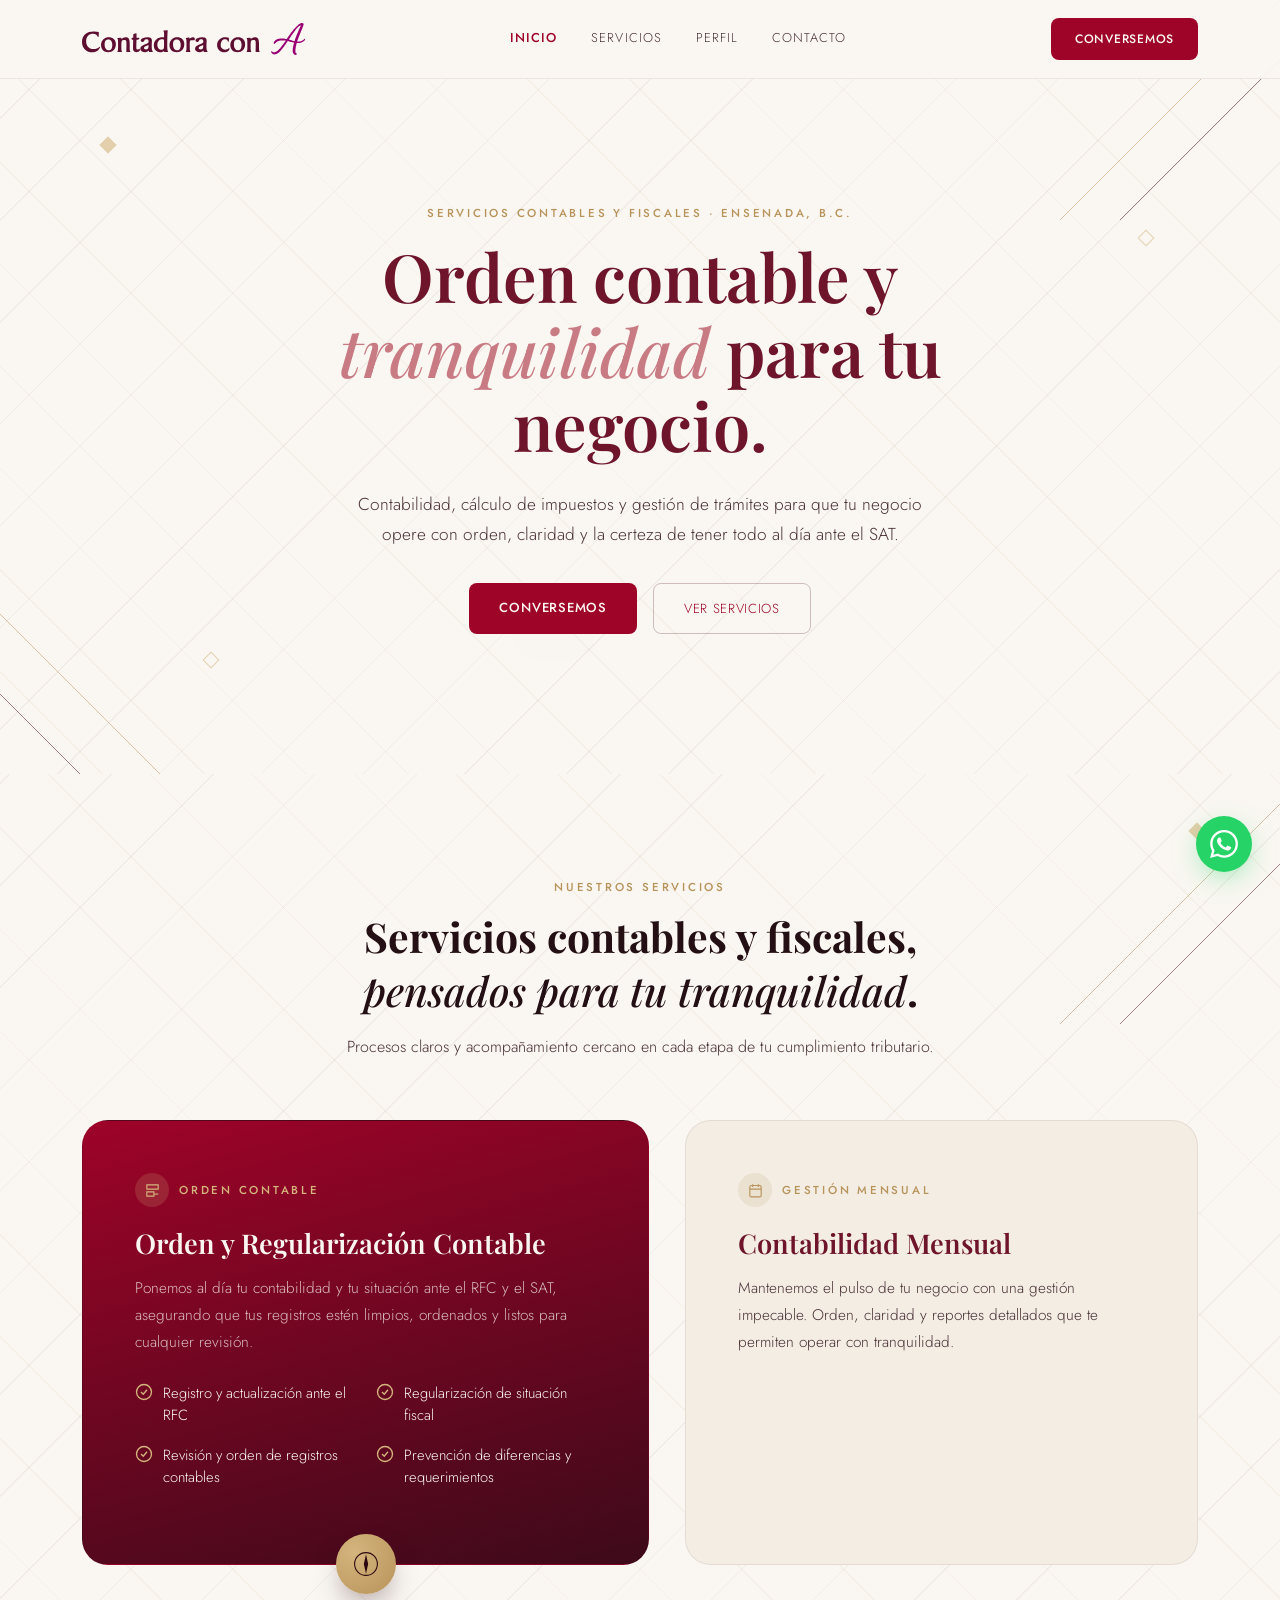
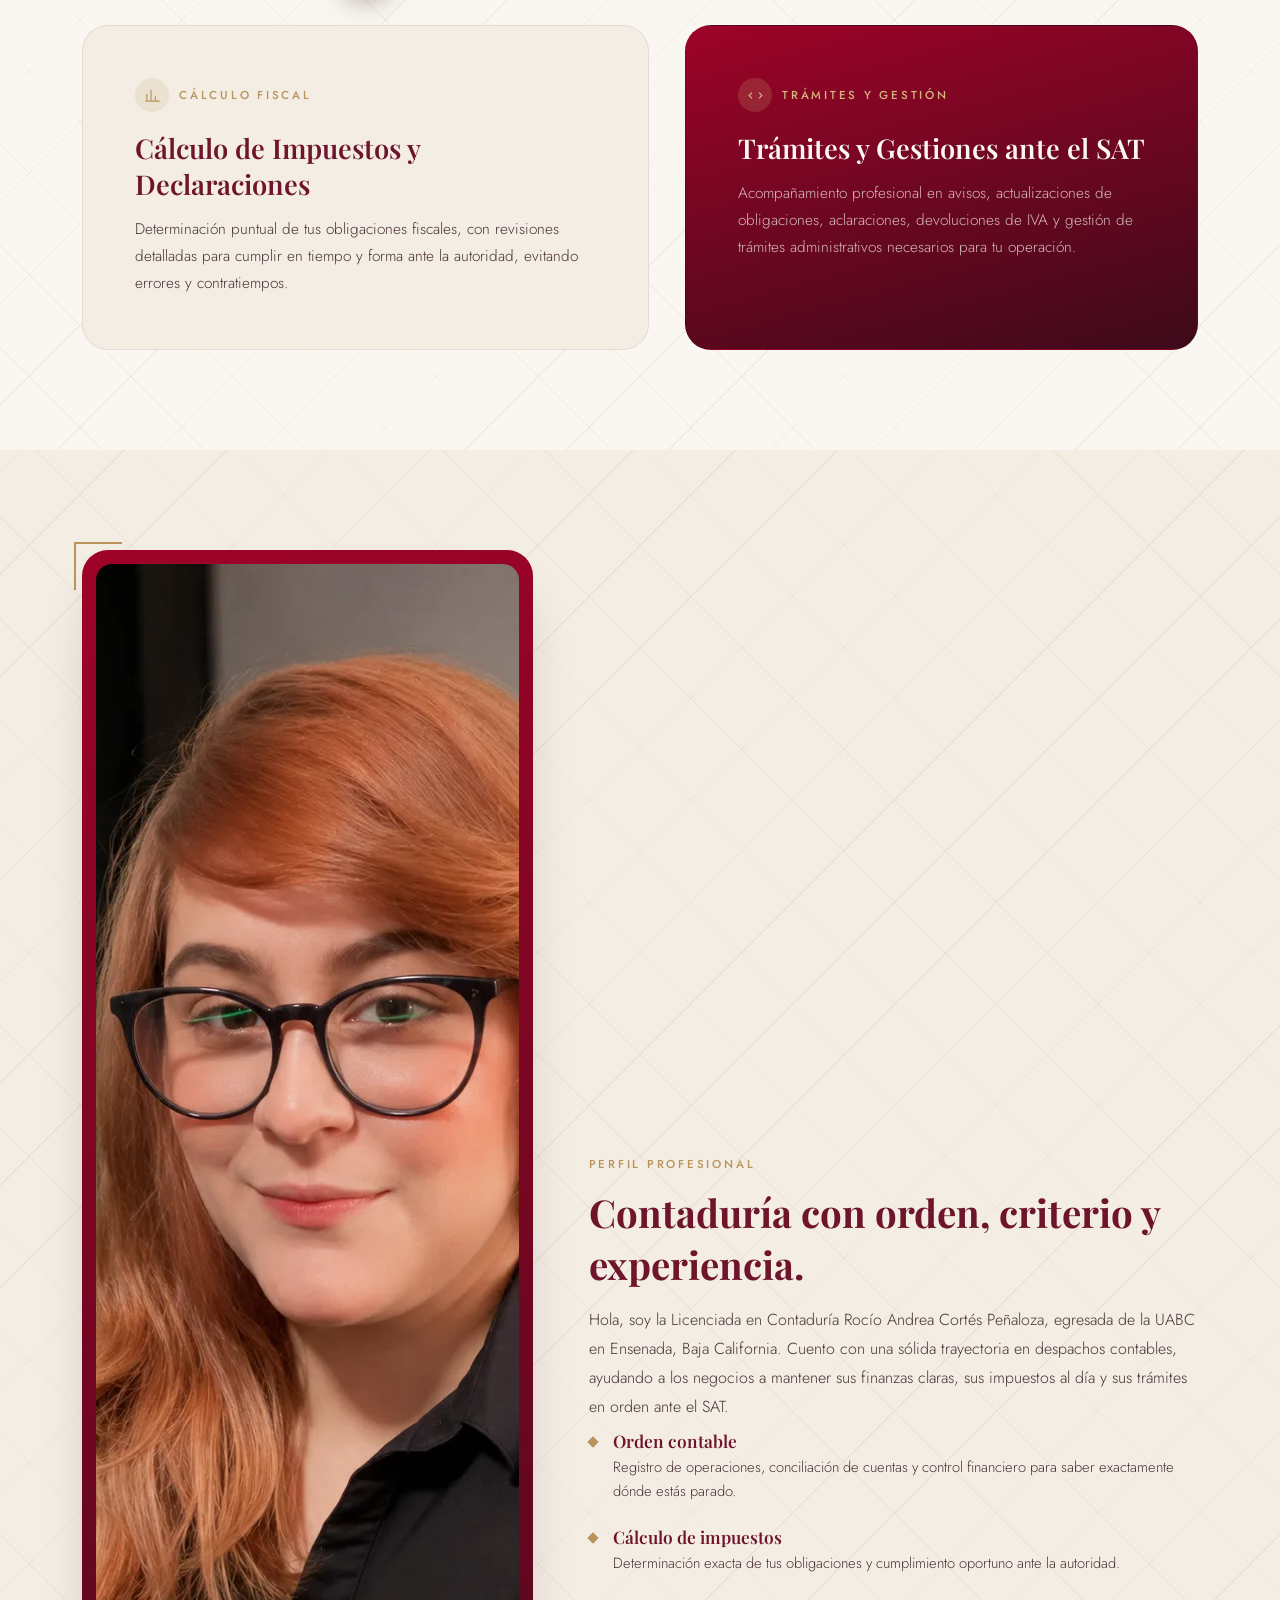
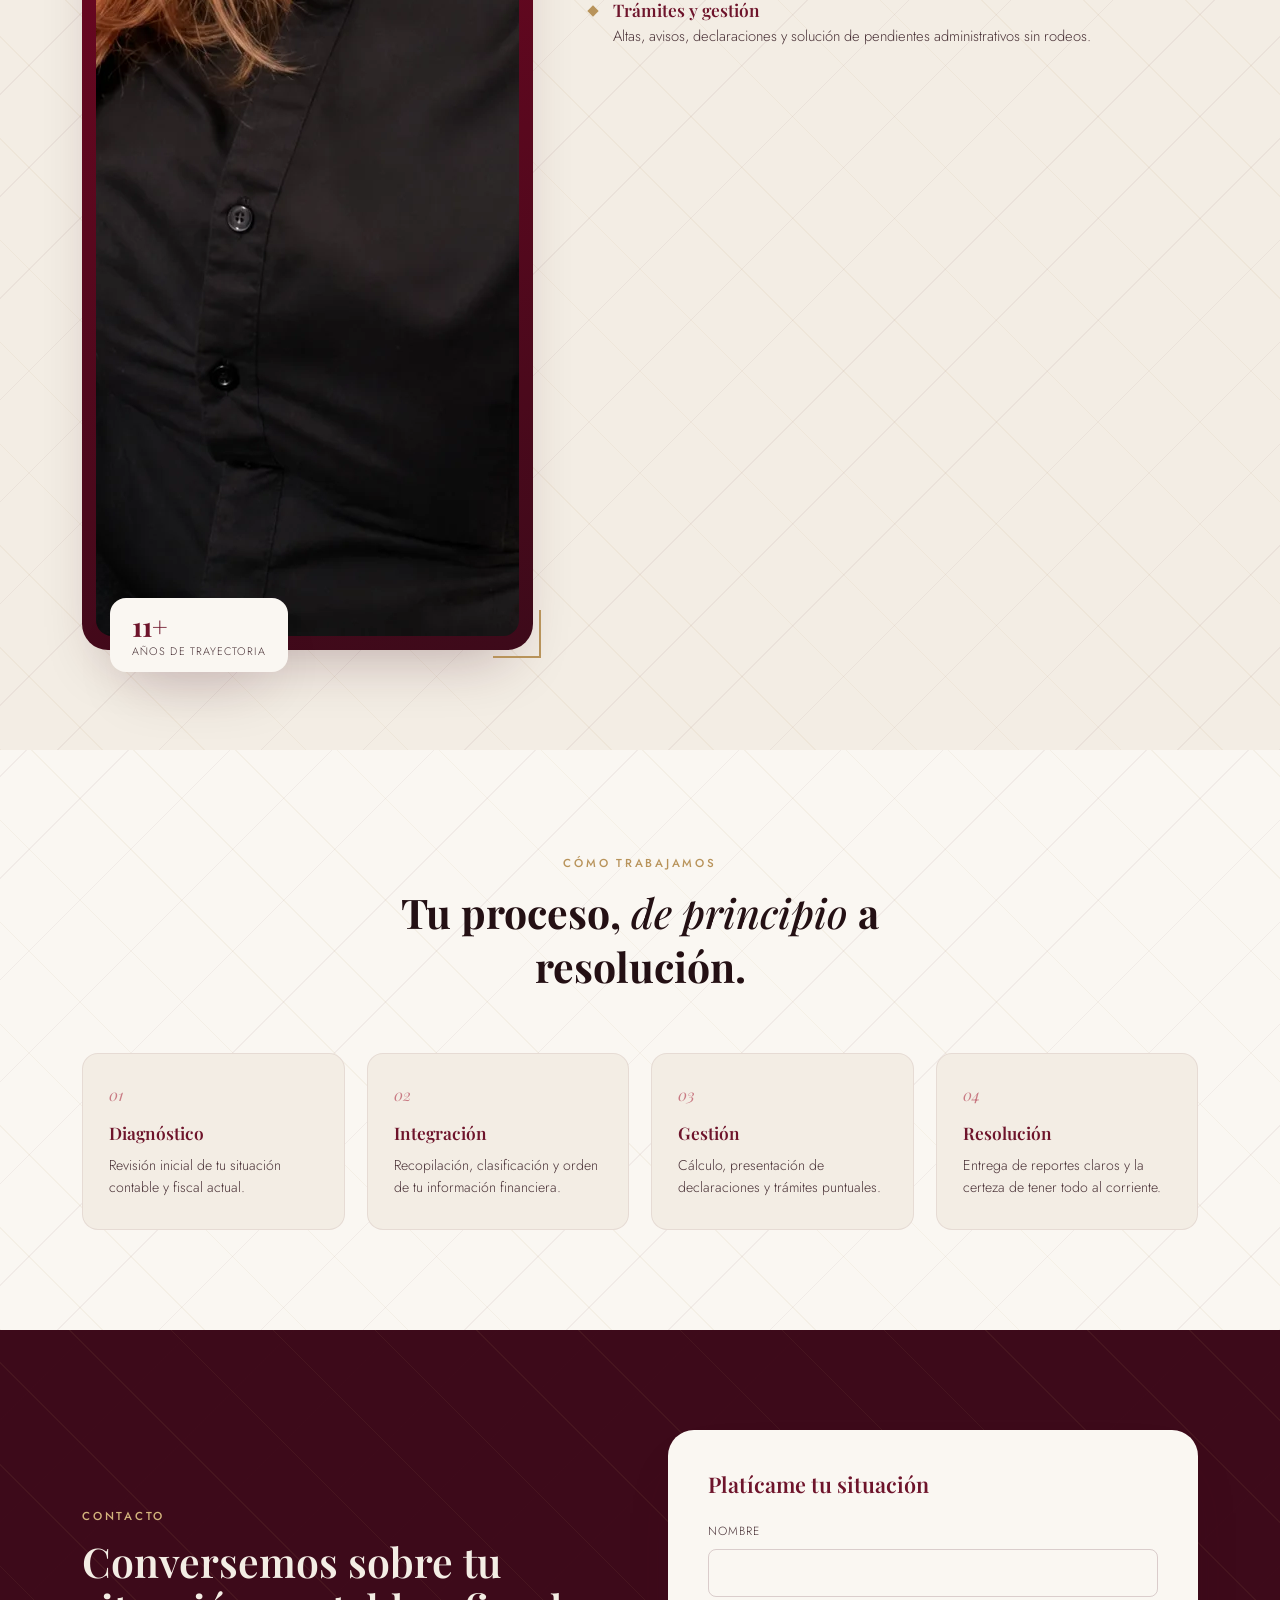
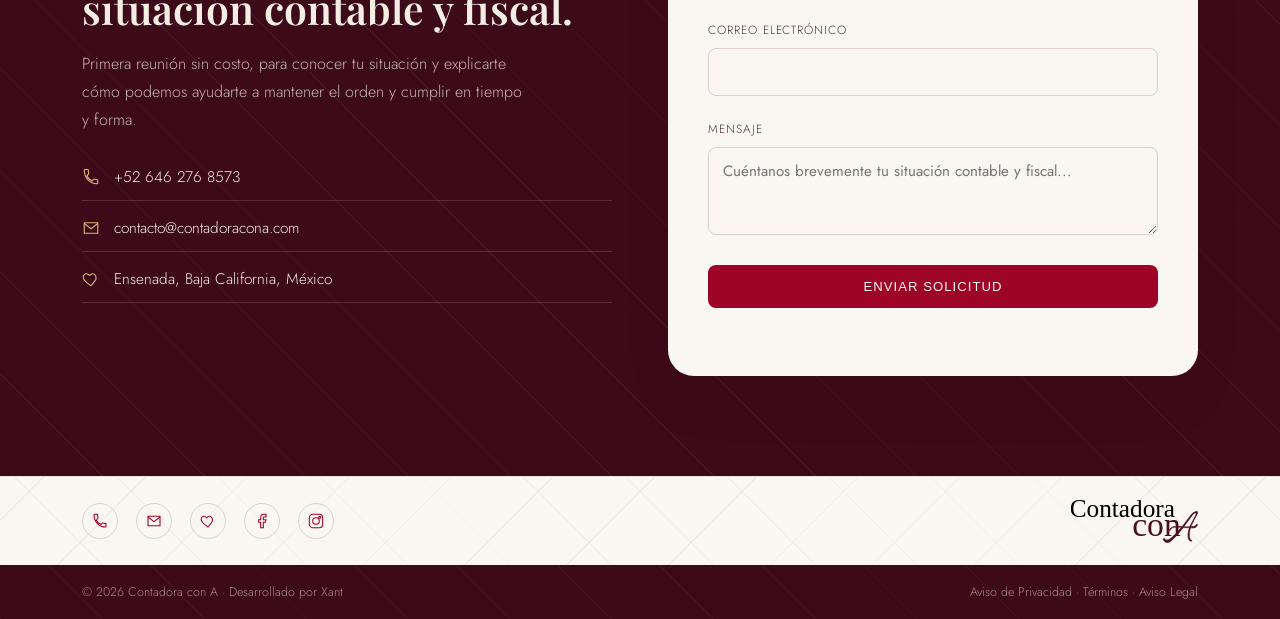
==== commit 6a17956d: "perf: optimize images, add explicit dimensions, lazy loading, and cache headers - Converted perfil.p" ====
--- a/index.html
+++ b/index.html
@@ -10,7 +10,7 @@
 <meta property="og:type" content="website">
 <meta property="og:title" content="Contadora con A | Servicios Contables y Fiscales">
 <meta property="og:description" content="Orden contable y tranquilidad para tu negocio. Servicios contables y fiscales en Ensenada, B.C. — contabilidad mensual, cálculo de impuestos y trámites ante el SAT.">
-<meta property="og:image" content="https://contadoracona.com/social-card.png">
+<meta property="og:image" content="https://contadoracona.com/social-card.webp">
 <meta property="og:image:width" content="1200">
 <meta property="og:image:height" content="630">
 <meta property="og:url" content="https://contadoracona.com">
@@ -20,7 +20,7 @@
 <meta name="twitter:card" content="summary_large_image">
 <meta name="twitter:title" content="Contadora con A | Servicios Contables y Fiscales">
 <meta name="twitter:description" content="Contaduría con orden, criterio y experiencia en Ensenada, B.C. — tus números claros, tus impuestos al día y tus trámites en orden.">
-<meta name="twitter:image" content="https://contadoracona.com/social-card.png">
+<meta name="twitter:image" content="https://contadoracona.com/social-card.webp">
 
 <title>Contadora con A | Servicios Contables y Fiscales</title>
 <link rel="preconnect" href="https://fonts.googleapis.com">
@@ -31,7 +31,7 @@
 
 <header id="site-header">
   <nav class="nav">
-    <img src="logoFinal.svg" alt="Contadora con A" class="logo-svg">
+    <img src="logoFinal.svg" alt="Contadora con A" class="logo-svg" width="223" height="32">
     <div class="nav-links">
       <a href="#inicio" class="active">Inicio</a>
       <a href="#servicios">Servicios</a>
@@ -134,7 +134,7 @@
   <section id="perfil" class="about">
     <div class="wrap about-grid">
       <div class="about-visual reveal">
-        <img src="perfil.png" alt="Contadora con A">
+        <img src="perfil.webp" alt="Contadora con A" width="941" height="1672" loading="lazy">
         <div class="about-photo-badge">
           <span class="num serif">11+</span>
           <span class="cap">Años de trayectoria</span>
@@ -224,7 +224,7 @@
       <a href="#" aria-label="Instagram"><svg viewBox="0 0 24 24" fill="none" stroke-width="1.6"><rect x="2" y="2" width="20" height="20" rx="5"/><circle cx="12" cy="12" r="5"/><circle cx="17.5" cy="6.5" r="1.5"/></svg></a>
 
     </div>
-    <img src="logovertical.svg" alt="Contadora con A" class="logo-svg">
+    <img src="logovertical.svg" alt="Contadora con A" class="logo-svg" width="158" height="44" loading="lazy">
     <div class="spacer"></div>
   </div>
 </div>
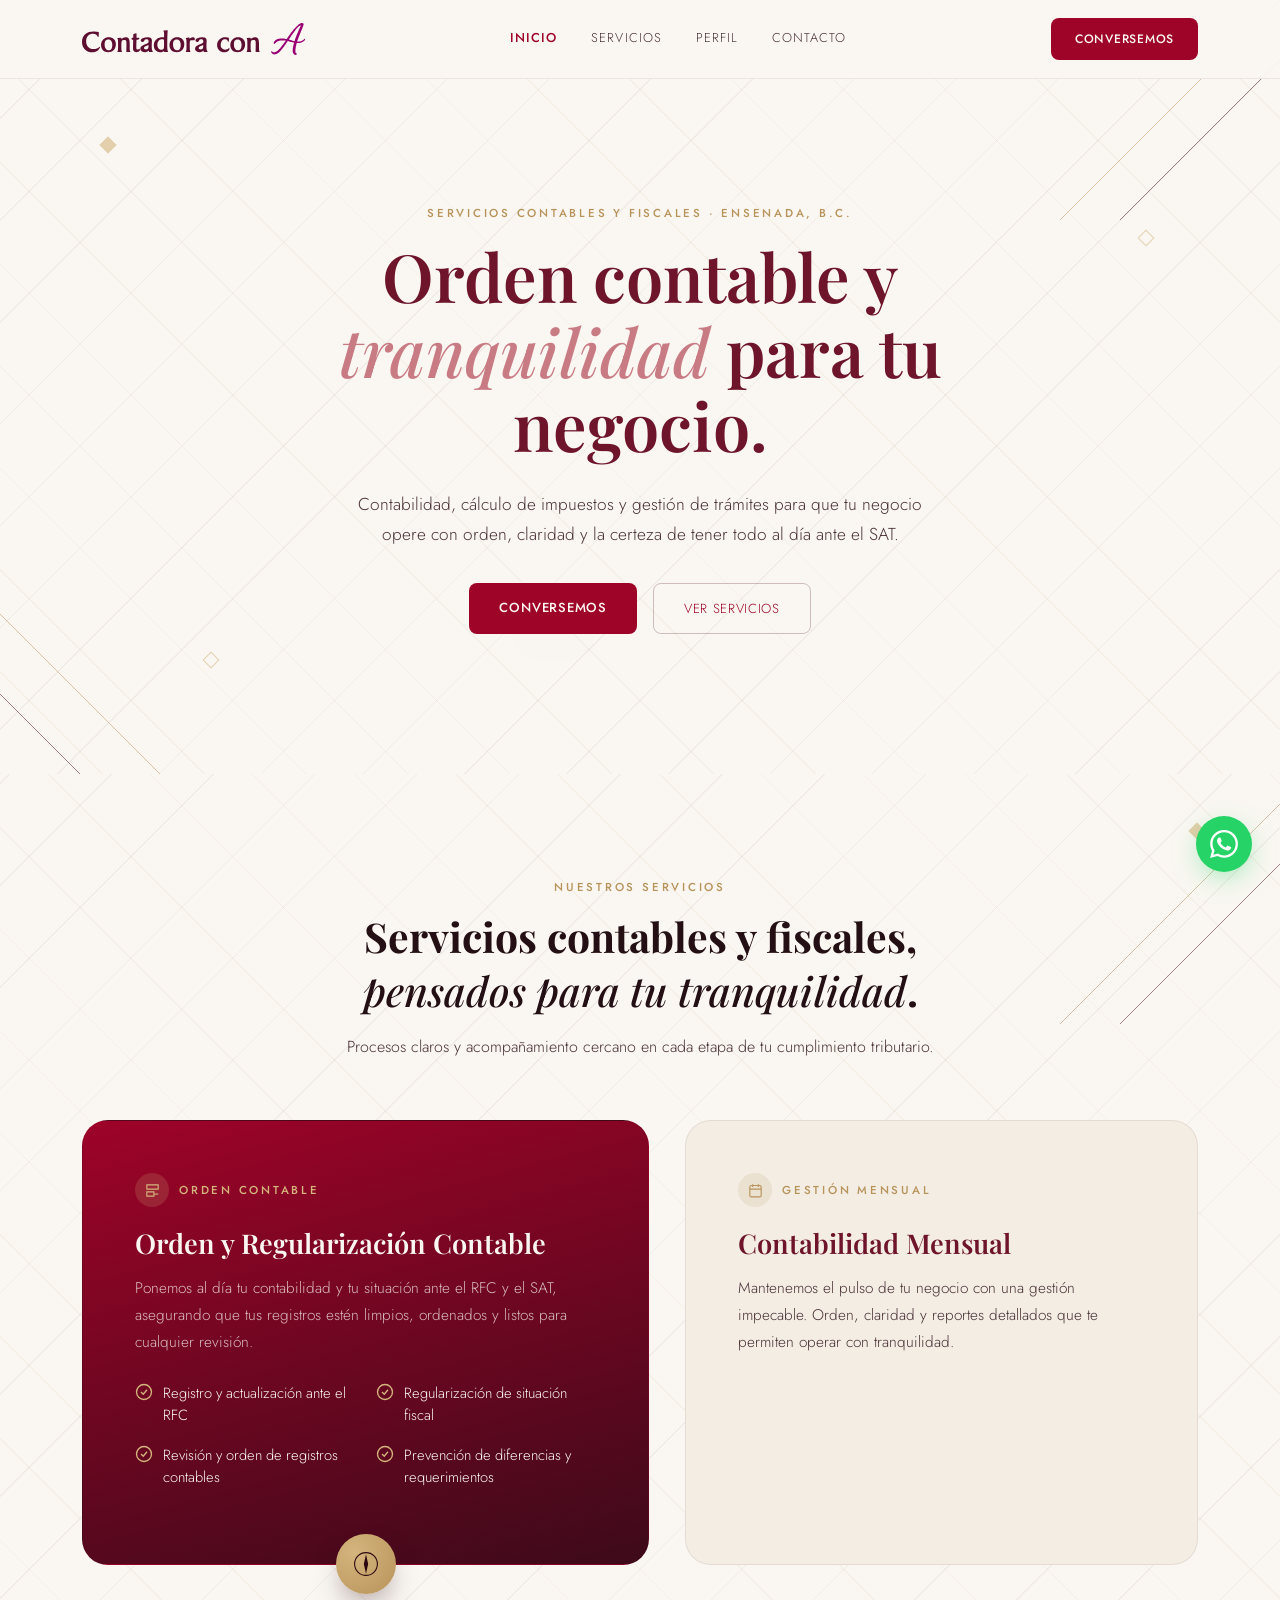
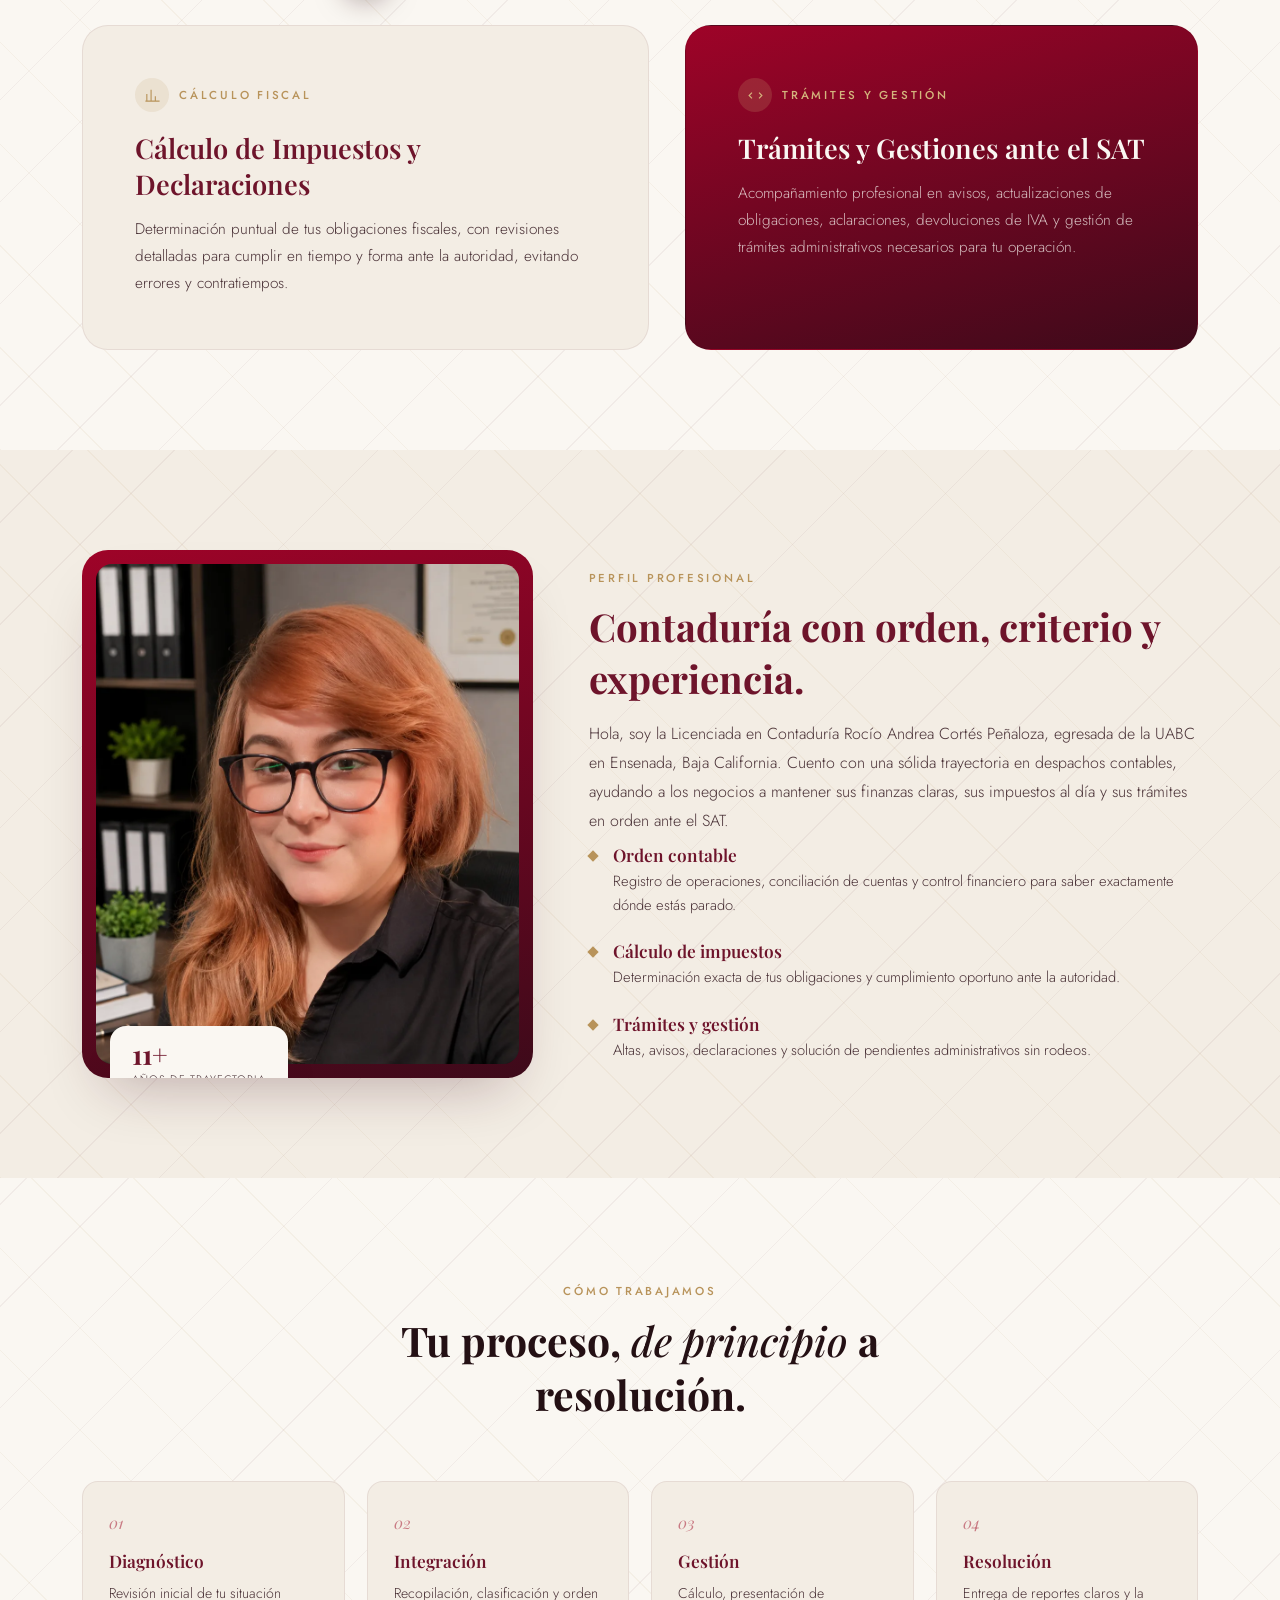
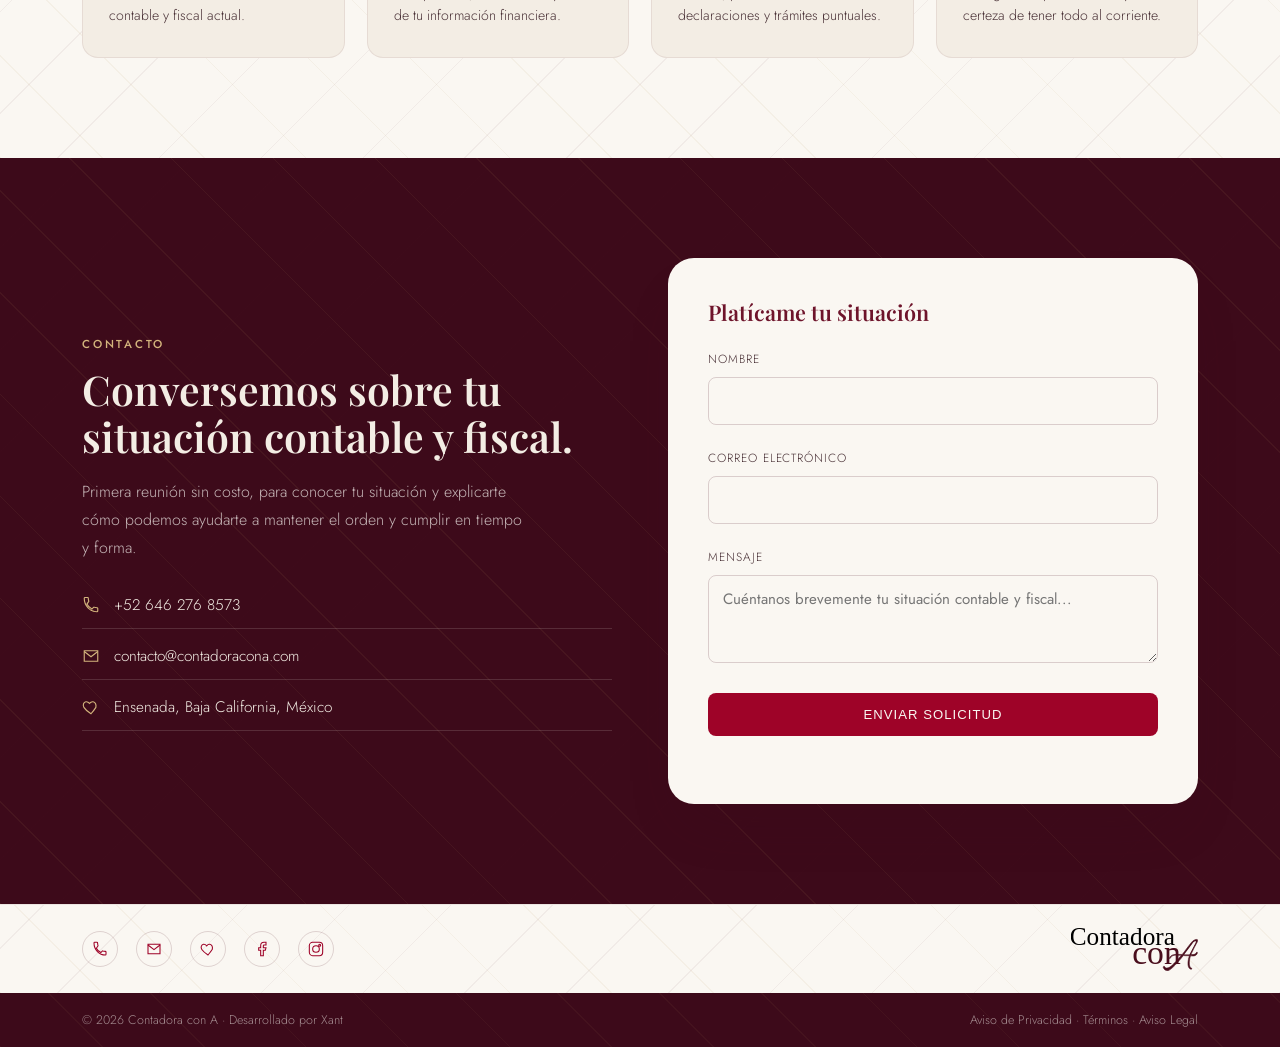
==== commit c62043ff: "fix: correct profile image width/height to match CSS aspect-ratio 4:5, add overflow hidden for Edge " ====
--- a/index.html
+++ b/index.html
@@ -10,7 +10,7 @@
 <meta property="og:type" content="website">
 <meta property="og:title" content="Contadora con A | Servicios Contables y Fiscales">
 <meta property="og:description" content="Orden contable y tranquilidad para tu negocio. Servicios contables y fiscales en Ensenada, B.C. — contabilidad mensual, cálculo de impuestos y trámites ante el SAT.">
-<meta property="og:image" content="https://contadoracona.com/social-card.webp">
+<meta property="og:image" content="https://contadoracona.com/social-card.png">
 <meta property="og:image:width" content="1200">
 <meta property="og:image:height" content="630">
 <meta property="og:url" content="https://contadoracona.com">
@@ -20,7 +20,7 @@
 <meta name="twitter:card" content="summary_large_image">
 <meta name="twitter:title" content="Contadora con A | Servicios Contables y Fiscales">
 <meta name="twitter:description" content="Contaduría con orden, criterio y experiencia en Ensenada, B.C. — tus números claros, tus impuestos al día y tus trámites en orden.">
-<meta name="twitter:image" content="https://contadoracona.com/social-card.webp">
+<meta name="twitter:image" content="https://contadoracona.com/social-card.png">
 
 <title>Contadora con A | Servicios Contables y Fiscales</title>
 <link rel="preconnect" href="https://fonts.googleapis.com">
@@ -134,7 +134,7 @@
   <section id="perfil" class="about">
     <div class="wrap about-grid">
       <div class="about-visual reveal">
-        <img src="perfil.webp" alt="Contadora con A" width="941" height="1672" loading="lazy">
+        <img src="perfil.webp" alt="Contadora con A" width="400" height="500" loading="lazy">
         <div class="about-photo-badge">
           <span class="num serif">11+</span>
           <span class="cap">Años de trayectoria</span>
--- a/styles.css
+++ b/styles.css
@@ -150,7 +150,7 @@
 .about{ background:var(--cream-100); }
 .about-grid{ display:grid; grid-template-columns:0.85fr 1.15fr; gap:56px; align-items:center; position:relative; z-index:1; }
 .about-visual{
-  position:relative; border-radius:var(--radius-lg); padding:14px;
+  position:relative; border-radius:var(--radius-lg); padding:14px; overflow:hidden;
   background:linear-gradient(165deg, var(--wine-800), var(--wine-950));
   box-shadow:var(--shadow);
 }
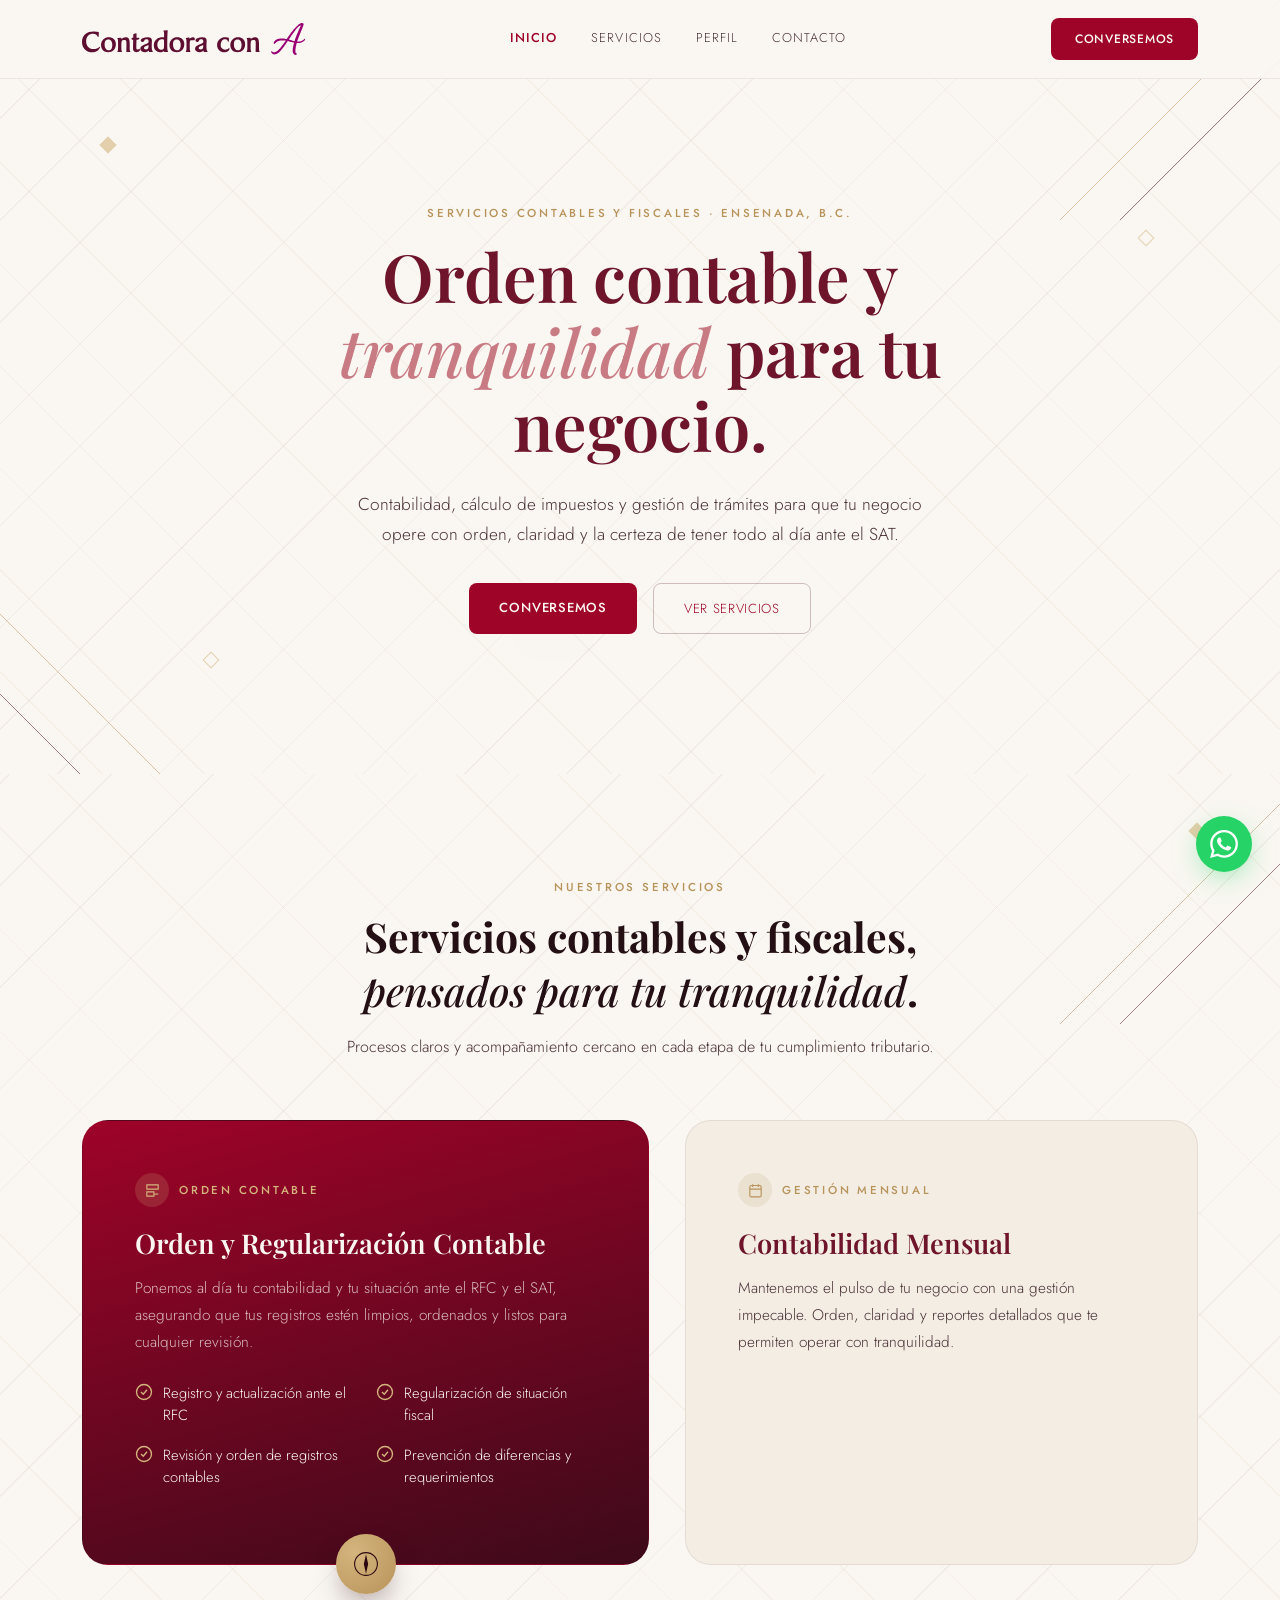
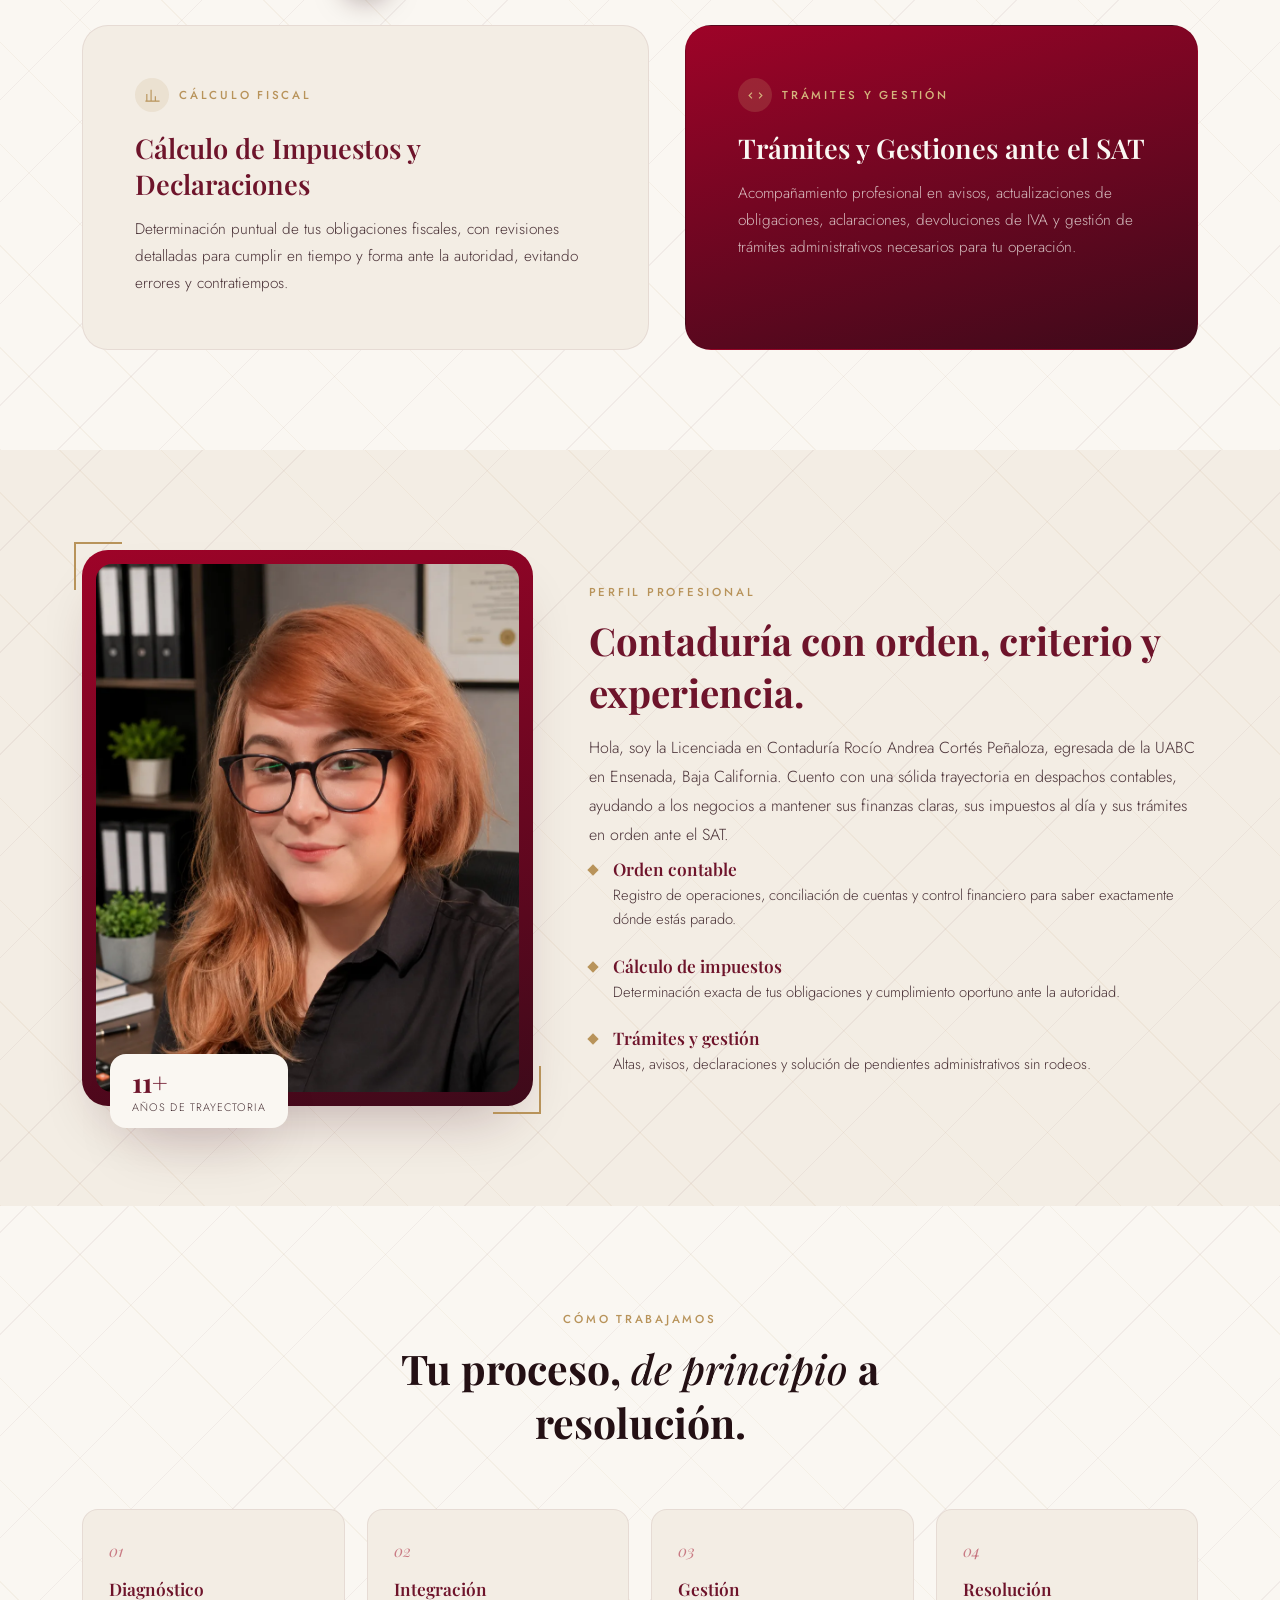
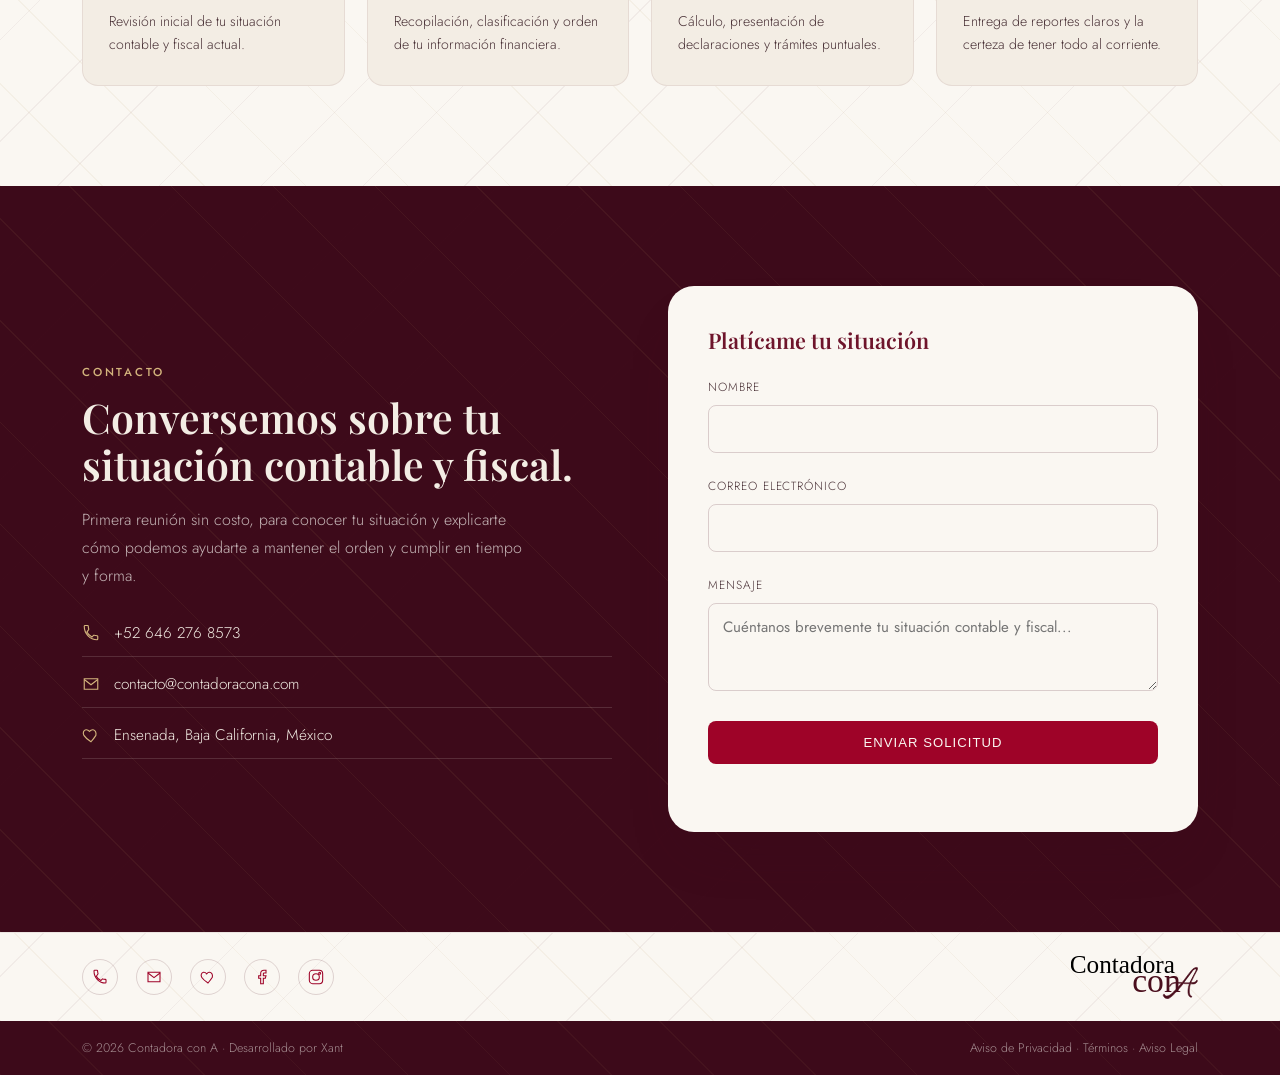
==== commit 00cc921c: "fix: revert about-section CSS and img to original design — it was already balanced - Restored origin" ====
--- a/index.html
+++ b/index.html
@@ -134,7 +134,7 @@
   <section id="perfil" class="about">
     <div class="wrap about-grid">
       <div class="about-visual reveal">
-        <img src="perfil.webp" alt="Contadora con A" width="400" height="500" loading="lazy">
+        <img src="perfil.webp" alt="Contadora con A">
         <div class="about-photo-badge">
           <span class="num serif">11+</span>
           <span class="cap">Años de trayectoria</span>
--- a/styles.css
+++ b/styles.css
@@ -150,7 +150,7 @@
 .about{ background:var(--cream-100); }
 .about-grid{ display:grid; grid-template-columns:0.85fr 1.15fr; gap:56px; align-items:center; position:relative; z-index:1; }
 .about-visual{
-  position:relative; border-radius:var(--radius-lg); padding:14px; overflow:hidden;
+  position:relative; border-radius:var(--radius-lg); padding:14px;
   background:linear-gradient(165deg, var(--wine-800), var(--wine-950));
   box-shadow:var(--shadow);
 }
